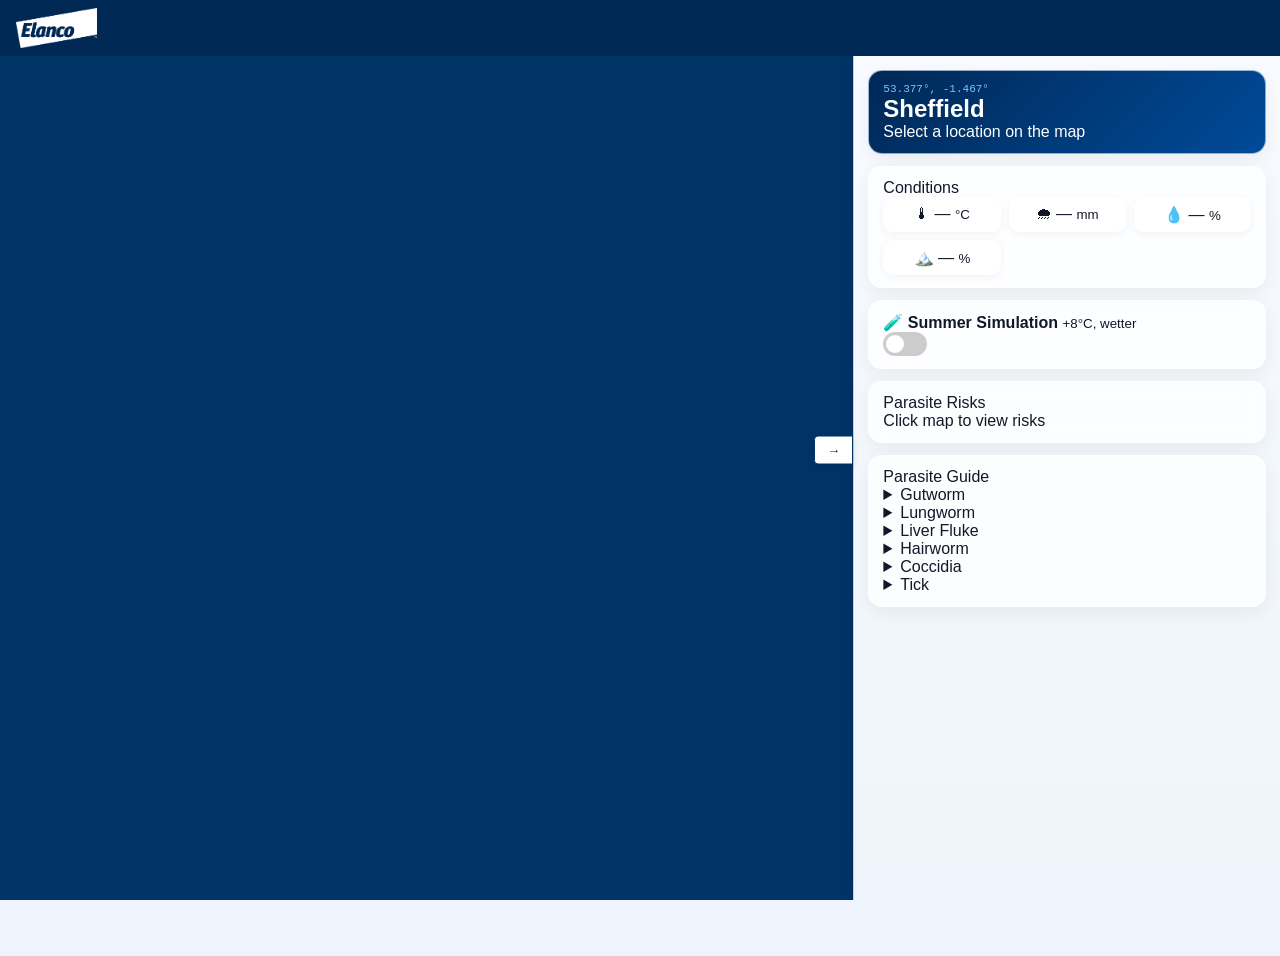
==== Index.html @ 7118dfee "Update Index.html altitude added" ====
<!doctype html>
<html lang="en">
  <head>
  <meta charset="UTF-8" />
  <meta name="viewport" content="width=device-width, initial-scale=1.0" />
	<link rel="shortcut icon" href="/Elanco_Project/images/favicon.png">
	
	<!-- 🗺️ Leaflet -->
	<link rel="stylesheet" href="https://cdn.jsdelivr.net/npm/leaflet@1.9.4/dist/leaflet.css"/>
	<script src="https://cdn.jsdelivr.net/npm/leaflet@1.9.4/dist/leaflet.js"></script>
	
	<!-- 🔥 Heatmap.js -->
	<script src="https://unpkg.com/heatmap.js"></script>
	<script src="https://cdn.jsdelivr.net/npm/leaflet-heatmap/leaflet-heatmap.js"></script>
    
    <!-- Scripts -->
	<script src="parasiteCalculator.js"></script>
	<script src="https://unpkg.com/leaflet-geosearch@latest/dist/bundle.min.js"></script>
	<script src="map-content.js" type="module"></script>
	<script src="parasite_popup.js"></script>
    <script src="onClick.js"></script>
    
	<!-- 🎨 Styles -->
	<link rel="stylesheet" href="https://unpkg.com/leaflet-geosearch@3.0.0/dist/geosearch.css"/>
  <link rel="stylesheet" href="style.css" />
  <link rel="stylesheet" href="mobile-style.css" />
    
	<!-- 📛 Title -->
	<title> Elanco - Parasite Risk Map </title>

  </head>

  <body>
    <!-- NAVBAR -->
    <nav class="navbar">
      <img class="navbar-logo" src="./images/logo.png" alt="Elanco Logo" />
        <!-- 
        <div class="navbar-right">
            <a href="ex_information.html" style="color: white; text-decoration: none;">Extra information</a>
        </div>
         -->
    </nav>

    <!-- ERROR BOX -->
    <div id="errorbox" style="display: none">
      <div class="error-modal">
        <h3>⚠️</h3>
        <p id="error-message">API error – please try again shortly.</p>
      </div>
    </div>

    <main>
      <!-- MAP -->
      <div class="map-wrapper">
        <div
          id="map"
          role="application"
          aria-label="Interactive parasite risk map"
        ></div>
        <div id="loading-overlay">
          <div
            class="box"
            style="
              padding: 24px 32px;
              box-shadow: 0 8px 30px rgba(0, 0, 0, 0.25);
            "
          >
            <div class="spinner"></div>
            <p style="color: #000;">Loading environmental data…</p>
          </div>
        </div>
      </div>

      <!-- Sidebar toggle floating button -->
      <div id="sidebar-toggle-wrapper">
        <button id="sidebar-toggle-btn" title="Toggle sidebar">→</button>
      </div>
      <!-- DESKTOP SIDEBAR -->
      <aside class="sidebar">
        <div class="card location-card">
          <span id="region-coords">53.377°, -1.467°</span>
          <h2 id="region-name">Sheffield</h2>
          <p id="region-address">Select a location on the map</p>
        </div>

        <div class="card">
          <div class="card-label">Conditions</div>
          <div class="env-strip">
            <div class="env-cell">
              <span>🌡</span>
              <span id="region-temp">—</span>
              <small>°C</small>
            </div>
            <div class="env-cell">
              <span>🌧</span>
              <span id="region-rain">—</span>
              <small>mm</small>
            </div>
            <div class="env-cell">
              <span>💧</span>
              <span id="region-soil">—</span>
              <small>%</small>
            </div>
			<div class="env-cell">
              <span>🏔️</span>
              <span id="region-altitude">—</span>
              <small>%</small>
            </div>
          </div>
        </div>

        <div class="card">
          <div class="sim-row">
            <div>
              <strong>🧪 Summer Simulation</strong>
              <small>+8°C, wetter</small>
            </div>
            <label class="switch">
              <input type="checkbox" id="summer-sim" />
              <span class="slider"></span>
            </label>
          </div>
        </div>

        <div class="card">
          <div class="card-label">Parasite Risks</div>
          <div id="before-predictive" class="placeholder">
            Click map to view risks
          </div>
          <div id="predictive-data" class="hidden">
            <div class="time-row">
              Date : <span id="date-value">—</span> <br />
              Time : <span id="hour-value">—</span>:00
            </div>
            <input
              type="range"
              id="hour"
              name="hour"
              min="0"
              max="72"
              value="0"
              onchange="changeDate(this.value)"
            />
            <div class="risk-grid-compact">
              <div class="risk-item">
                <span>Gutworm</span><span id="risk-gutworm">—</span>
              </div>
              <div class="risk-item">
                <span>Lungworm</span><span id="risk-lungworm">—</span>
              </div>
              <div class="risk-item">
                <span>Fluke</span><span id="risk-liverfluke">—</span>
              </div>
              <div class="risk-item">
                <span>Hairworm</span><span id="risk-hairworm">—</span>
              </div>
              <div class="risk-item">
                <span>Coccidia</span><span id="risk-coccidia">—</span>
              </div>
              <div class="risk-item">
                <span>Tick</span><span id="risk-tick">—</span>
              </div>
            </div>
          </div>
        </div>
        <div class="card">
          <div class="card-label">Parasite Guide</div>
          <details>
            <summary>Gutworm</summary>
            <div class="env-cell">
              <p>
                Warm + moist conditions drive high risk. Peaks in summer with
                sustained rainfall.
              </p>
            </div>
          </details>
          <details>
            <summary>Lungworm</summary>
            <div class="env-cell">
              <p>
                Highly dependent on wet pasture. Risk rises sharply after heavy
                rain periods.
              </p>
            </div>
          </details>
          <details>
            <summary>Liver Fluke</summary>
            <div class="env-cell">
              <p>
                Requires consistently wet soils and snail intermediate hosts to
                complete lifecycle.
              </p>
            </div>
          </details>
          <details>
            <summary>Hairworm</summary>
            <div class="env-cell">
              <p>
                Thrives at moderate warmth (~22°C). Less moisture-dependent than
                other worms.
              </p>
            </div>
          </details>
          <details>
            <summary>Coccidia</summary>
            <div class="env-cell">
              <p>
                Warm, damp conditions with dense grazing pressure accelerate
                oocyst development.
              </p>
            </div>
          </details>
          <details>
            <summary>Tick</summary>
            <div class="env-cell">
              <p>
                Prefers cool-humid vegetation zones. Risk decreases in hot or
                very dry weather.
              </p>
            </div>
          </details>
        </div>
      </aside>
		
<!-- END OF DESKTOP UI -->


		
<!--MOBILE UI — bottom sheet + nav-->

      <!-- Tap hint shown on first load -->
      <div class="map-tap-hint" id="mobile-tap-hint">
        Tap the map to see risk data
      </div>

      <!-- Bottom sheet -->
      <div class="mobile-sheet" id="mobile-sheet">
        <!-- Drag handle -->
        <div class="sheet-handle" id="sheet-handle">
          <div class="sheet-handle-bar"></div>
          <span class="sheet-handle-label" id="sheet-handle-label"
            >Tap map to explore</span
          >
        </div>
        <!-- Tab switcher -->
        <div class="sheet-tabs">
          <button class="sheet-tab active" data-tab="info">
            📍 Location Info
          </button>
          <button class="sheet-tab" data-tab="guide">🪱 Parasite Guide</button>
        </div>
        <!-- Scrollable content -->
        <div class="sheet-content">
          <!-- ── Info panel ── -->
          <div class="sheet-panel active" id="sheet-panel-info">
            <!-- Location header -->
            <div class="mobile-location-header">
              <img
                src="https://cdn-icons-png.flaticon.com/512/1076/1076983.png"
                alt="Location"
              />
              <div>
                <div class="loc-name" id="m-region-name">
                  Sheffield, South Yorkshire
                </div>
                <div class="loc-sub" id="m-region-coords">
                  53.377169, -1.4676838
                </div>
                <div class="loc-sub" id="m-region-address">
                  Cantor Building, Arundel Lane, S1 4RB
                </div>
              </div>
            </div>

            <!-- Summer simulation toggle (mobile) -->
            <div
              class="box"
              style="
                border: 2px solid #ff8c00;
                background: #fff5eb;
                margin-bottom: 12px;
              "
            >
              <div style="display: flex; align-items: center; gap: 10px">
                <label class="switch" style="flex-shrink: 0">
                  <input type="checkbox" id="summer-sim-mobile" />
                  <span class="slider round"></span>
                </label>
                <div>
                  <span
                    style="font-weight: bold; font-size: 13px; color: #e67e22"
                    >🧪 Summer Simulation</span
                  >
                  <p style="font-size: 11px; color: #888; margin: 2px 0 0">
                    +8°C, optimal moisture to show peak season
                  </p>
                </div>
              </div>
            </div>

            <!-- Risk scores grid -->
            <div
              style="
                font-size: 12px;
                font-weight: 600;
                color: #666;
                text-transform: uppercase;
                letter-spacing: 0.05em;
                margin-bottom: 6px;
              "
            >
              Parasite Risks
            </div>
            <div id="m-before-predictive" class="placeholder">
              Click map to view risks
            </div>
            <div id="m-predictive-data" class="hidden">
              <div class="time-row">
                Date : <span id="m-date-value">—</span> <br />
                Time : <span id="m-hour-value">—</span>:00
              </div>
              <input
                type="range"
                id="m-hour"
                name="hour"
                min="0"
                max="72"
                value="0"
                onchange="changeDate(this.value)"
              />
              <div class="mobile-risk-grid">
                <div class="mobile-risk-item">
                  <div class="m-risk-label">Gutworm</div>
                  <div class="m-risk-value">
                    <span id="m-risk-gutworm">—</span>
                  </div>
                </div>
                <div class="mobile-risk-item">
                  <div class="m-risk-label">Lungworm</div>
                  <div class="m-risk-value">
                    <span id="m-risk-lungworm">—</span>
                  </div>
                </div>
                <div class="mobile-risk-item">
                  <div class="m-risk-label">Liver Fluke</div>
                  <div class="m-risk-value">
                    <span id="m-risk-liverfluke">—</span>
                  </div>
                </div>
                <div class="mobile-risk-item">
                  <div class="m-risk-label">Hair Worm</div>
                  <div class="m-risk-value">
                    <span id="m-risk-hairworm">—</span>
                  </div>
                </div>
                <div class="mobile-risk-item">
                  <div class="m-risk-label">Coccidia</div>
                  <div class="m-risk-value">
                    <span id="m-risk-coccidia">—</span>
                  </div>
                </div>
                <div class="mobile-risk-item">
                  <div class="m-risk-label">CB Tick</div>
                  <div class="m-risk-value">
                    <span id="m-risk-tick">—</span>
                  </div>
                </div>
              </div>
            </div>

            <!-- Environmental data row -->
            <div
              style="
                font-size: 12px;
                font-weight: 600;
                color: #666;
                text-transform: uppercase;
                letter-spacing: 0.05em;
                margin: 14px 0 6px;
              "
            >
              Conditions
            </div>
            <div class="mobile-env-row">
              <div class="mobile-env-item">
                <img src="./images/thermometer.png" alt="Temperature" />
                <span class="env-value"
                  ><span id="m-region-temp">—</span>°C</span
                >
                <span class="env-label">Temp</span>
              </div>
              <div class="mobile-env-item">
                <img src="./images/rain-drops.png" alt="Rainfall" />
                <span class="env-value"
                  ><span id="m-region-rain">—</span>mm</span
                >
                <span class="env-label">Rain</span>
              </div>
              <div class="mobile-env-item">
                <img src="./images/dirt.png" alt="Soil moisture" />
                <span class="env-value"
                  ><span id="m-region-soil">—</span>%</span
                >
                <span class="env-label">Soil</span>
              </div>
            </div>
          </div>
          <!-- ── Guide panel ── -->
          <div class="sheet-panel" id="sheet-panel-guide">
            <div class="box">
              <h3>🪱 Gutworm</h3>
              <p>
                Prefer moderate temperatures and moist pasture. Eggs hatch in
                dung, larvae migrate onto grass. Temperature weighted most
                strongly; moisture is also critical.
              </p>
            </div>
            <div class="box">
              <h3>🐛 Lungworm</h3>
              <p>
                Rely heavily on wet pasture to spread from dung onto grass.
                Rainfall and soil moisture are weighted higher than temperature.
                Cool, damp outbreaks are common.
              </p>
            </div>
            <div class="box">
              <h3>🐌 Liver Fluke</h3>
              <p>
                Depend on the mud snail as an intermediate host. Snails need
                very wet, marshy ground. Soil moisture and rainfall dominate the
                risk weighting.
              </p>
            </div>
            <div class="box">
              <h3>🧵 Hair Worm</h3>
              <p>
                Eggs are hardy and survive in soil for long periods. Moderate
                warmth and some moisture are needed for infectivity. Less
                dependent on heavy rain than flukes.
              </p>
            </div>
            <div class="box">
              <h3>🦠 Coccidia</h3>
              <p>
                Multiply rapidly in warm, moist environments. Temperature and
                moisture are weighted equally; rainfall contributes indirectly
                by increasing dampness.
              </p>
            </div>
            <div class="box">
              <h3>🪳 Castor Bean Tick</h3>
              <p>
                <em>Ixodes ricinus</em> — most active in cool, humid conditions
                in spring and autumn. Found in rough pasture and woodland edges.
                Depends on humidity rather than direct rainfall.
              </p>
            </div>
          </div>
        </div>
      </div>

      <!-- Bottom navigation bar (mobile only) -->
      <nav class="mobile-bottom-nav" id="mobile-bottom-nav">
        <button class="active" id="nav-map" aria-label="Map view">
          <svg
            viewBox="0 0 24 24"
            fill="none"
            stroke="currentColor"
            stroke-width="2"
            stroke-linecap="round"
            stroke-linejoin="round"
          >
            <polygon points="3 6 9 3 15 6 21 3 21 18 15 21 9 18 3 21" />
            <line x1="9" y1="3" x2="9" y2="18" />
            <line x1="15" y1="6" x2="15" y2="21" />
          </svg>
          Map
        </button>
        <button id="nav-info" aria-label="Location info">
          <svg
            viewBox="0 0 24 24"
            fill="none"
            stroke="currentColor"
            stroke-width="2"
            stroke-linecap="round"
            stroke-linejoin="round"
          >
            <path d="M21 10c0 7-9 13-9 13s-9-6-9-13a9 9 0 0 1 18 0z" />
            <circle cx="12" cy="10" r="3" />
          </svg>
          Info
        </button>
        <button id="nav-guide" aria-label="Parasite guide">
          <svg
            viewBox="0 0 24 24"
            fill="none"
            stroke="currentColor"
            stroke-width="2"
            stroke-linecap="round"
            stroke-linejoin="round"
          >
            <circle cx="12" cy="12" r="10" />
            <path d="M9.09 9a3 3 0 0 1 5.83 1c0 2-3 3-3 3" />
            <line x1="12" y1="17" x2="12.01" y2="17" />
          </svg>
          Guide
        </button>
      </nav>
    </main>
  </body>
</html>

<script src="sidebar-toggle.js" defer></script>
---- style.css ----
:root {
  --primary: #002855;
  --accent: #0066cc;
  --bg: #eef4fb;
  --card: rgba(255,255,255,0.75);
  --text: #111827;
  --muted: #6b7280;
  --border: #e2e8f0;

  --low: #16a34a;
  --medium: #d97706;
  --high: #dc2626;

  --low-bg: #dcfce7;
  --medium-bg: #fef3c7;
  --high-bg: #fee2e2;

  --nav-h: 56px;
  --navbar-height: 56px;
}

/* BASE */
* {
  margin: 0;
  padding: 0;
  box-sizing: border-box;
  font-family: 'Plus Jakarta Sans', sans-serif;
}

body {
    background: var(--bg);
    color: var(--text);
}

body {
  margin: 0;
  padding: 0;
  background-color: white;
  font-family:
    system-ui,
    -apple-system,
    BlinkMacSystemFont,
    "Segoe UI",
    Roboto,
    Helvetica,
    Arial,
    sans-serif;
}

body,
html {
  width: 100vw;
  height: 100vh;
  overflow: hidden;
  background: var(--bg);
  color: var(--text);
}

body {
  font-family: system-ui, -apple-system, BlinkMacSystemFont, "Segoe UI", Roboto, Helvetica, Arial, sans-serif;
}

/* NAV */
.navbar {
  position: fixed;
  top: 0;
  width: 100%;
  height: var(--nav-h);
  background: var(--primary);
  display: flex;
  align-items: center;
  justify-content: space-between;
  padding: 0 16px;
  color: #ffffff;
  z-index: 1000;
}

.navbar-logo {
  height: 40px;
  display: block;
  object-fit: contain;
  margin: 0;
}

.navbar-left {
  display: flex;
  align-items: center;
  gap: 12px;
}

/* LAYOUT */
main {
  display: flex;
  height: 100vh;
  padding-top: var(--navbar-height);
  width: 100vw;
  position: relative;
}

.map-wrapper {
  position: fixed;
  top: 0;
  left: 0;
  width: 100vw !important;
  height: 100vh !important;
  display: flex;
  align-items: center;
  justify-content: space-between;
  color: #ffffff;
  z-index: 1000;
  box-shadow: 0 1px 6px rgba(0, 0, 0, 0.2);
  background-color: #003366;
}
/* --- FULLSCREEN MAP + OVERLAY SIDEBAR LAYOUT --- */

.map-wrapper {
  position: absolute;
  top: 0;
  left: 0;
  width: 100vw !important;
  height: 100vh !important;
  z-index: 1;
}
#map {
  width: 100vw !important;
  height: 100vh !important;
}

/* SIDEBAR */
.sidebar {
  width: 26%;
  padding: 14px;
  background: linear-gradient(180deg, #f8fbff, #eef4fb);
  border-left: 1px solid var(--border);
  display: flex;
  flex-direction: column;
  gap: 12px;
  overflow-y: auto;
  transition: transform 0.3s;
  z-index: 10;
}

.sidebar.collapsed,
main.sidebar-collapsed .sidebar {
  transform: translateX(100%);
  pointer-events: none;
}

/* Sidebar sections */
.sidebar-section {
  flex: 1;
  padding: 16px;
  overflow-y: auto;
  border-bottom: 1px solid #ddd;
  background: #fff;
  box-shadow: 0 2px 6px rgba(0,0,0,0.05);
  position: relative;
}
.sidebar-section:last-child {
  border-bottom: none;
}
.sidebar-section h2 {
  margin: 0 0 12px;
  font-size: 18px;
  color: #003366;
}
.sidebar-section p {
  margin: 0;
  font-size: 16px;
  line-height: 1.5;
  color: #333;
}

/* CARDS */
.card {
  background: var(--card);
  backdrop-filter: blur(10px);
  border-radius: 14px;
  padding: 12px 14px;
  border: 1px solid rgba(255,255,255,0.6);
  box-shadow: 0 6px 20px rgba(0,0,0,0.06);
  transition: 0.2s;
}
.card:hover {
  transform: translateY(-2px);
}

.location-card {
  background: linear-gradient(135deg, #002855, #004a99);
  color: white;
}

#region-coords {
  font-family: 'JetBrains Mono', monospace;
  font-size: 11px;
  color: #7cc4ff;
  display: flex;
  flex-direction: column;
}

.box {
  border: 1px solid #cce0ff;
  border-radius: 8px;
  margin-bottom: 18px;
  padding: 14px 16px 10px;
  background: #f8fbff;
  box-shadow: 0 2px 6px rgba(0,0,0,0.03);
}
.box:hover { background-color: #ecf4ff; cursor: default; }
.box h3 {
  margin: 0 0 8px;
  font-size: 16px;
  font-weight: bold;
  color: #003366;
}

/* INFO TOOLTIP */
.info-tooltip {
  position: relative;
  font-size: 14px;
  margin-left: 6px;
  cursor: pointer;
  color: #003366;
}
.tooltip-text {
  visibility: hidden;
  width: 260px;
  background: #003366;
  color: #fff;
  text-align: left;
  padding: 10px;
  border-radius: 6px;
  position: absolute;
  top: 120%;
  left: 0;
  font-size: 12px;
  line-height: 1.4;
  z-index: 10;
}
.info-tooltip:hover .tooltip-text { visibility: visible; }

/* ENV GRID */
.env-strip {
  display: grid;
  grid-template-columns: repeat(3,1fr);
  gap: 8px;
}
.env-cell {
  background: white;
  border-radius: 10px;
  text-align: center;
  padding: 8px;
  box-shadow: 0 2px 8px rgba(0,0,0,0.05);
}

/* SWITCHES */
.switch {
  position: relative;
  display: inline-block;
  width: 44px;
  height: 24px;
  vertical-align: middle;
}
.switch input {
  opacity: 0;
  width: 0;
  height: 0;
}
.slider {
  position: absolute;
  cursor: pointer;
  inset: 0;
  background-color: #ccc;
  transition: 0.3s;
  border-radius: 24px;
}
.slider:before {
  position: absolute;
  content: "";
  height: 18px;
  width: 18px;
  left: 3px;
  bottom: 3px;
  background-color: white;
  transition: 0.3s;
  border-radius: 50%;
}
input:checked + .slider { background-color: #e67e22; }
input:checked + .slider:before { transform: translateX(20px); }

/* RISKS */
.risk-grid-compact {
  display: grid;
  grid-template-columns: 1fr 1fr;
  gap: 6px;
}
.risk-item {
  background: white;
  border-radius: 8px;
  padding: 6px 8px;
  display: flex;
  justify-content: space-between;
}
.risk-badge-pill {
  border-radius: 999px;
  padding: 2px 8px;
  font-size: 10px;
  font-weight: 700;
}

/* MOBILE */
@media (max-width: 900px) {
    main {
        flex-direction: column;
    }

    .map-wrapper {
        width: 100%;
        height: 60%;
    }

    .sidebar {
        width: 100%;
        height: 40%;
    }
  }
.legend span {
  position: relative;
  bottom: 3px;
}
.legend i {
  width: 18px;
  height: 18px;
  float: left;
  margin: 0 8px 0 0;
  opacity: 0.7;
}
.legend i.icon {
  background-size: 18px;
  background-color: rgba(255, 255, 255, 0.7);
}

/* Leaflet popup */
.leaflet-popup-content-wrapper {
  font-size: 16px;
  border-radius: 30px;
  height: 30px;
  padding: 10px;
  display: flex;
  text-align: center;
  justify-content: center;
  align-items: center;
  background: rgba(252, 252, 252, 0.5);
}
.leaflet-popup-content-wrapper a {
  color: rgba(255, 255, 255, 0.5);
}
.leaflet-popup-content {
  margin: 0;
  padding: 4px;
}
.leaflet-popup-tip-container {
  width: 35px;
  height: 15px;
}
.leaflet-popup-tip {
  width: 22px;
  height: 16px;
  box-shadow: none;
  background: rgba(252, 252, 252, 0.5);
}

/* 🔄 Loading overlay */
#loading-overlay {
  position: absolute;
  inset: 0;
  background: rgba(0, 0, 0, 0.45);
  display: none;
  justify-content: center;
  align-items: center;
  z-index: 1000;
}
.spinner {
  width: 36px;
  height: 36px;
  border: 4px solid #eee;
  border-top: 4px solid #003366;
  border-radius: 50%;
  animation: spin 1s linear infinite;
}
@keyframes spin { to { transform: rotate(360deg); } }

/* NOTIFICATIONS */
.notification-container {
  position: fixed;
  top: 15px;
  right: 15px;
  display: flex;
  flex-direction: column;
  gap: 6px;
  z-index: 1000;
}
.notification {
  position: relative;
  width: 200px;
  padding: 8px 10px;
  border-radius: 6px;
  color: white;
  box-shadow: 0px 2px 8px rgba(0,0,0,0.2);
  font-size: 12px;
  line-height: 1.3;
  animation: slideIn 0.3s ease-out;
}
.notification h4 { margin: 0 0 2px; font-size: 12px; font-weight: bold; }
.close-btn {
  position: absolute;
  top: 4px;
  right: 6px;
  background: none;
  border: none;
  color: white;
  font-size: 12px;
  font-weight: bold;
  cursor: pointer;
  padding: 0;
}
.close-btn:hover { opacity: 0.7; }
.high { background-color: #d9534f; }
.medium { background-color: #f0ad4e; }
.low { background-color: #5cb85c; }

@keyframes slideIn { from { transform: translateX(100%); opacity: 0; } to { transform: translateX(0); opacity: 1; } }

/* SIDEBAR TOGGLE BUTTON */
#sidebar-toggle-wrapper {
  position: fixed;
  top: 50%;
  right: 33.333vw;
  transform: translateY(-50%);
  z-index: 100;
  transition: right 0.3s;
}
main.sidebar-collapsed ~ #sidebar-toggle-wrapper,
#sidebar-toggle-wrapper.sidebar-collapsed { right: 0; }
#sidebar-toggle-btn {
  background: #fff;
  color: #003366;
  border: 1px solid #003366;
  font-weight: bold;
  cursor: pointer;
  box-shadow: 0 2px 8px rgba(0,0,0,0.12);
  outline: none;
  border-radius: 4px 0 0 4px;
  padding: 6px 12px;
}

/* LEAFLET Z-INDEX */
.leaflet-control-container,
.leaflet-control,
.leaflet-control-layers { z-index: 1001 !important; }

/* DESKTOP */
@media (min-width: 769px) {
  .sidebar {
    position: absolute;
    top: var(--navbar-height);
    right: 0;
    width: 33.333vw;
    height: 100vh;
    border-left: 1px solid #ccc;
    box-shadow: -2px 0 8px rgba(0,0,0,0.08);
  }
  .leaflet-top.leaflet-right {
    right: 33.333vw;
    top: var(--navbar-height);
    left: auto !important;
    z-index: 1002 !important;
    transition: right 0.3s;
  }
  main.sidebar-collapsed .leaflet-top.leaflet-right { right: 16px; }
}

/* Move Leaflet layers control to always be visible at the top right, just left of the sidebar (or at the edge when sidebar is hidden) */
.leaflet-top.leaflet-right {
  right: 33.333vw;
  top: var(--navbar-height);
  left: auto !important;
  z-index: 1002 !important;
  transition: right 0.3s;
}

main.sidebar-collapsed .leaflet-top.leaflet-right {
  right: 16px;
}

.geosearch {
  top: var(--navbar-height);
}
.leaflet-geosearch-button.active .leaflet-bar-part {
  height: 30px;
  width: 30px;
  border-bottom-right-radius: 0px !important;
}

.leaflet-control-geosearch a.leaflet-bar-part:before {
  top: 17px;
  left: 15px;
}

.leaflet-control-geosearch a.leaflet-bar-part:after {
  top: 10px;
  left: 10px;
}

.leaflet-control-geosearch.active form {
  height: 30px;
  max-width: 1080px;
  width: 40dvw;
  display: flex;
  border-bottom-left-radius: 0px;
  left: 30px;
  z-index: 1003 !important;
}

.reset {
  background-color: transparent;
  color: black;
  border: none;
  padding: 0 8px;
  border-radius: 4px;
  cursor: pointer;
  font-size: 14px;
  transition: background-color 0.3s ease;
  bottom: 3px;
}

.results.active {
  display: block;
  position: absolute;
  top: 100%;
  left: 0;
  width: 100%;
  background-color: white;
  border: 1px solid #ccc;
  border-bottom-left-radius: 15px;
  border-bottom-right-radius: 15px;
  border-top: none;
  max-height: 200px;
  overflow-y: auto;
  z-index: 1000;
}

.leaflet-control-geosearch form input {
	min-width: 0;
}

/* Utilities */

.hidden {
	display: none;
}


/* Popup Styling */

.custom-popup {

}
---- mobile-style.css ----
/* Mobile-only elements — hidden by default, shown inside the mobile media query */
.mobile-sheet,
.mobile-bottom-nav,
.mobile-layer-fab,
.mobile-layer-picker,
.map-tap-hint {
  display: none;
}

@media (max-width: 768px) {
  :root {
    --navbar-height: 48px;
  }
  .navbar-logo {
    height: 32px;
  }

  /* Hide desktop-only elements */
  .sidebar {
    display: none;
  }
  #sidebar-toggle-wrapper {
    display: none;
  }

  /* Show mobile-only elements */
  .mobile-layer-fab {
    display: flex;
  }

  /* Bottom nav bar */
  .mobile-bottom-nav {
    display: flex;
    position: fixed;
    bottom: 0;
    left: 0;
    right: 0;
    height: 56px;
    background: #003366;
    z-index: 600;
    box-shadow: 0 -2px 12px rgba(0, 0, 0, 0.2);
  }
  .mobile-bottom-nav button {
    flex: 1;
    background: none;
    border: none;
    color: rgba(255, 255, 255, 0.6);
    font-size: 11px;
    font-weight: 600;
    display: flex;
    flex-direction: column;
    align-items: center;
    justify-content: center;
    gap: 3px;
    cursor: pointer;
    padding: 6px 0;
  }
  .mobile-bottom-nav button.active {
    color: #fff;
    border-top: 3px solid #4da3ff;
  }
  .mobile-bottom-nav button svg {
    width: 22px;
    height: 22px;
  }

  /* Bottom sheet — sits above the nav bar, hidden off-screen by default */
  .mobile-sheet {
    display: flex;
    flex-direction: column;
    position: fixed;
    left: 0;
    right: 0;
    bottom: 56px; /* above the nav bar */
    height: 60vh;
    background: #f5f5f5;
    border-radius: 16px 16px 0 0;
    box-shadow: 0 -4px 20px rgba(0, 0, 0, 0.18);
    transform: translateY(100%); /* hidden */
    transition: transform 0.3s ease;
    z-index: 500;
  }
  .mobile-sheet.open {
    transform: translateY(0); /* shown */
  }
  .leaflet-top.leaflet-right {
    right: 0;
  }
}

/* Bottom sheet — sits above the nav bar, hidden off-screen by default */
.mobile-sheet {
  flex-direction: column;
  position: fixed;
  left: 0;
  right: 0;
  bottom: 56px; /* above the nav bar */
  height: 60vh;
  background: #f5f5f5;
  border-radius: 16px 16px 0 0;
  box-shadow: 0 -4px 20px rgba(0, 0, 0, 0.18);
  transform: translateY(100%); /* hidden */
  transition: transform 0.3s ease;
  z-index: 500;
}
.mobile-sheet.open {
  transform: translateY(0); /* shown */
}

/* Drag handle */
.sheet-handle {
  flex-shrink: 0;
  padding: 10px 0 6px;
  text-align: center;
  cursor: pointer;
  background: #fff;
  border-radius: 16px 16px 0 0;
}
.sheet-handle-bar {
  width: 40px;
  height: 4px;
  background: #ccc;
  border-radius: 2px;
  margin: 0 auto 6px;
}
.sheet-handle-label {
  font-size: 12px;
  color: #888;
}

/* Tabs */
.sheet-tabs {
  display: flex;
  background: #fff;
  border-bottom: 1px solid #e0e0e0;
  flex-shrink: 0;
}
.sheet-tab {
  flex: 1;
  padding: 10px 0;
  background: none;
  border: none;
  border-bottom: 3px solid transparent;
  font-size: 13px;
  font-weight: 600;
  color: #666;
  cursor: pointer;
}
.sheet-tab.active {
  color: #003366;
  border-bottom-color: #003366;
}

/* Scrollable content area */
.sheet-content {
  flex: 1;
  overflow-y: auto;
  -webkit-overflow-scrolling: touch;
  padding: 12px 14px 16px;
}
.sheet-panel {
  display: none;
}
.sheet-panel.active {
  display: block;
}

/* Layer FAB */
.mobile-layer-fab {
  position: fixed;
  bottom: 72px;
  right: 14px;
  z-index: 450;
  background: #003366;
  color: #fff;
  border: none;
  border-radius: 50%;
  width: 46px;
  height: 46px;
  font-size: 20px;
  align-items: center;
  justify-content: center;
  box-shadow: 0 3px 12px rgba(0, 0, 0, 0.25);
  cursor: pointer;
}
.mobile-location-header img {
  width: 20px;
  height: 20px;
}

.mobile-env-item img {
  width: 18px;
  height: 18px;
  margin-bottom: 4px;
}

.leaflet-right {
    margin-right: 0;
}
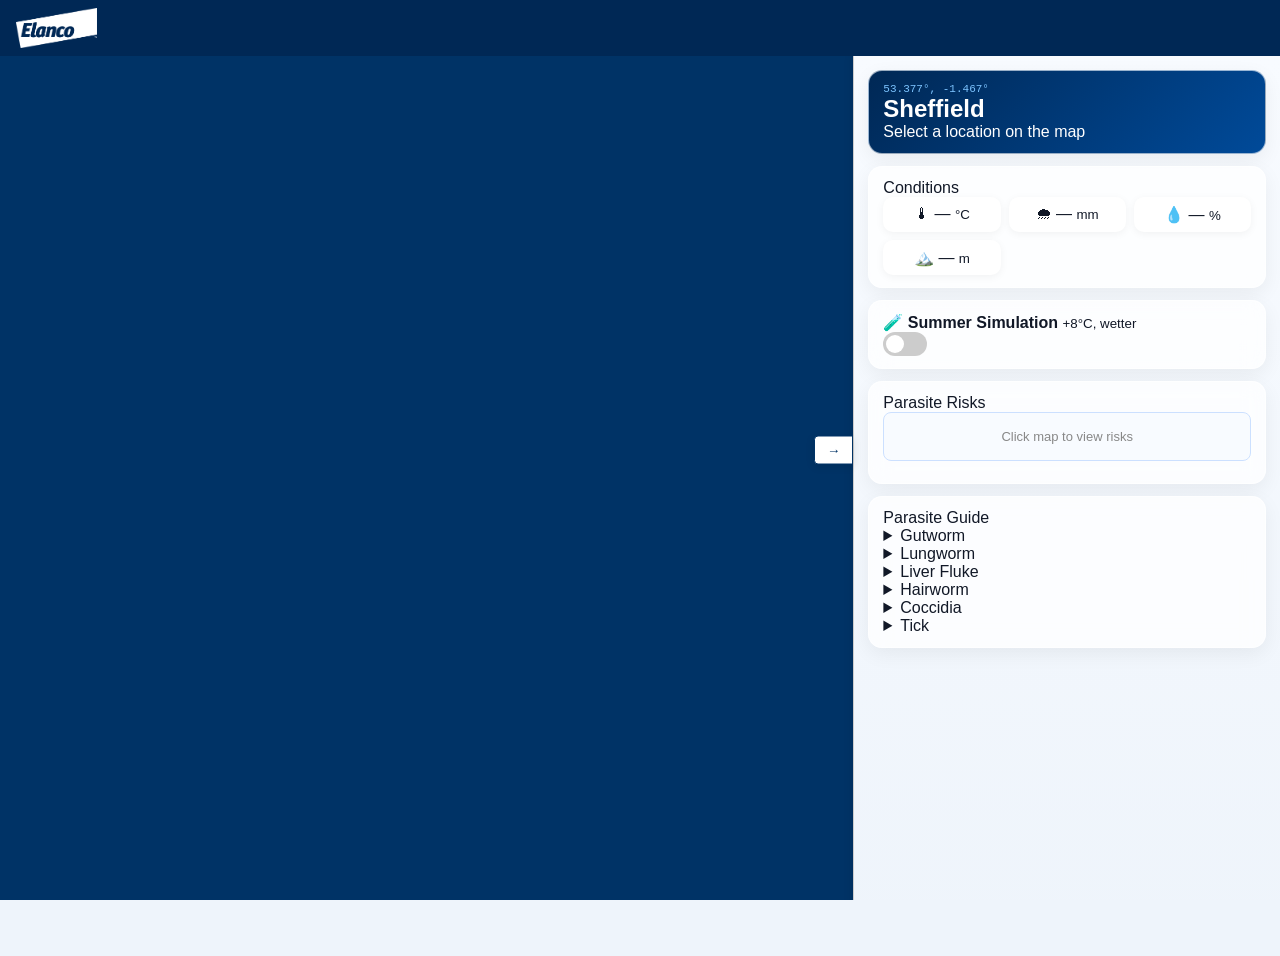
==== commit 079a85b7: "Update Index.html" ====
--- a/Index.html
+++ b/Index.html
@@ -104,7 +104,7 @@
 			<div class="env-cell">
               <span>🏔️</span>
               <span id="region-altitude">—</span>
-              <small>%</small>
+              <small>m</small>
             </div>
           </div>
         </div>
--- a/mobile-style.css
+++ b/mobile-style.css
@@ -1,200 +1,320 @@
-
-/* Mobile-only elements — hidden by default, shown inside the mobile media query */
-.mobile-sheet,
-.mobile-bottom-nav,
-.mobile-layer-fab,
-.mobile-layer-picker,
-.map-tap-hint {
-  display: none;
-}
-
-@media (max-width: 768px) {
-  :root {
-    --navbar-height: 48px;
-  }
-  .navbar-logo {
-    height: 32px;
-  }
-
-  /* Hide desktop-only elements */
-  .sidebar {
-    display: none;
-  }
-  #sidebar-toggle-wrapper {
-    display: none;
-  }
-
-  /* Show mobile-only elements */
-  .mobile-layer-fab {
-    display: flex;
-  }
-
-  /* Bottom nav bar */
-  .mobile-bottom-nav {
-    display: flex;
-    position: fixed;
-    bottom: 0;
-    left: 0;
-    right: 0;
-    height: 56px;
-    background: #003366;
-    z-index: 600;
-    box-shadow: 0 -2px 12px rgba(0, 0, 0, 0.2);
-  }
-  .mobile-bottom-nav button {
-    flex: 1;
-    background: none;
-    border: none;
-    color: rgba(255, 255, 255, 0.6);
-    font-size: 11px;
-    font-weight: 600;
-    display: flex;
-    flex-direction: column;
-    align-items: center;
-    justify-content: center;
-    gap: 3px;
-    cursor: pointer;
-    padding: 6px 0;
-  }
-  .mobile-bottom-nav button.active {
-    color: #fff;
-    border-top: 3px solid #4da3ff;
-  }
-  .mobile-bottom-nav button svg {
-    width: 22px;
-    height: 22px;
-  }
-
-  /* Bottom sheet — sits above the nav bar, hidden off-screen by default */
-  .mobile-sheet {
-    display: flex;
-    flex-direction: column;
-    position: fixed;
-    left: 0;
-    right: 0;
-    bottom: 56px; /* above the nav bar */
-    height: 60vh;
-    background: #f5f5f5;
-    border-radius: 16px 16px 0 0;
-    box-shadow: 0 -4px 20px rgba(0, 0, 0, 0.18);
-    transform: translateY(100%); /* hidden */
-    transition: transform 0.3s ease;
-    z-index: 500;
-  }
-  .mobile-sheet.open {
-    transform: translateY(0); /* shown */
-  }
-  .leaflet-top.leaflet-right {
-    right: 0;
-  }
-}
-
-/* Bottom sheet — sits above the nav bar, hidden off-screen by default */
-.mobile-sheet {
-  flex-direction: column;
-  position: fixed;
-  left: 0;
-  right: 0;
-  bottom: 56px; /* above the nav bar */
-  height: 60vh;
-  background: #f5f5f5;
-  border-radius: 16px 16px 0 0;
-  box-shadow: 0 -4px 20px rgba(0, 0, 0, 0.18);
-  transform: translateY(100%); /* hidden */
-  transition: transform 0.3s ease;
-  z-index: 500;
-}
-.mobile-sheet.open {
-  transform: translateY(0); /* shown */
-}
-
-/* Drag handle */
-.sheet-handle {
-  flex-shrink: 0;
-  padding: 10px 0 6px;
-  text-align: center;
-  cursor: pointer;
-  background: #fff;
-  border-radius: 16px 16px 0 0;
-}
-.sheet-handle-bar {
-  width: 40px;
-  height: 4px;
-  background: #ccc;
-  border-radius: 2px;
-  margin: 0 auto 6px;
-}
-.sheet-handle-label {
-  font-size: 12px;
-  color: #888;
-}
-
-/* Tabs */
-.sheet-tabs {
-  display: flex;
-  background: #fff;
-  border-bottom: 1px solid #e0e0e0;
-  flex-shrink: 0;
-}
-.sheet-tab {
-  flex: 1;
-  padding: 10px 0;
-  background: none;
-  border: none;
-  border-bottom: 3px solid transparent;
-  font-size: 13px;
-  font-weight: 600;
-  color: #666;
-  cursor: pointer;
-}
-.sheet-tab.active {
-  color: #003366;
-  border-bottom-color: #003366;
-}
-
-/* Scrollable content area */
-.sheet-content {
-  flex: 1;
-  overflow-y: auto;
-  -webkit-overflow-scrolling: touch;
-  padding: 12px 14px 16px;
-}
-.sheet-panel {
-  display: none;
-}
-.sheet-panel.active {
-  display: block;
-}
-
-/* Layer FAB */
-.mobile-layer-fab {
-  position: fixed;
-  bottom: 72px;
-  right: 14px;
-  z-index: 450;
-  background: #003366;
-  color: #fff;
-  border: none;
-  border-radius: 50%;
-  width: 46px;
-  height: 46px;
-  font-size: 20px;
-  align-items: center;
-  justify-content: center;
-  box-shadow: 0 3px 12px rgba(0, 0, 0, 0.25);
-  cursor: pointer;
-}
-.mobile-location-header img {
-  width: 20px;
-  height: 20px;
-}
-
-.mobile-env-item img {
-  width: 18px;
-  height: 18px;
-  margin-bottom: 4px;
-}
-
-.leaflet-right {
-    margin-right: 0;
+
+/* Mobile-only elements — hidden by default, shown inside the mobile media query */
+.mobile-sheet,
+.mobile-bottom-nav,
+.mobile-layer-fab,
+.mobile-layer-picker,
+.map-tap-hint {
+  display: none;
+}
+
+@media (max-width: 768px) {
+  :root {
+    --navbar-height: 48px;
+  }
+  .navbar-logo {
+    height: 32px;
+  }
+
+  /* Hide desktop-only elements */
+  .sidebar {
+    display: none;
+  }
+  #sidebar-toggle-wrapper {
+    display: none;
+  }
+
+  /* Show mobile-only elements */
+  .mobile-layer-fab {
+    display: flex;
+  }
+
+  /* Bottom nav bar */
+  .mobile-bottom-nav {
+    display: flex;
+    position: fixed;
+    bottom: 0;
+    left: 0;
+    right: 0;
+    height: 56px;
+    background: #003366;
+    z-index: 600;
+    box-shadow: 0 -2px 12px rgba(0, 0, 0, 0.2);
+  }
+  .mobile-bottom-nav button {
+    flex: 1;
+    background: none;
+    border: none;
+    color: rgba(255, 255, 255, 0.6);
+    font-size: 11px;
+    font-weight: 600;
+    display: flex;
+    flex-direction: column;
+    align-items: center;
+    justify-content: center;
+    gap: 3px;
+    cursor: pointer;
+    padding: 6px 0;
+  }
+  .mobile-bottom-nav button.active {
+    color: #fff;
+    border-top: 3px solid #4da3ff;
+  }
+  .mobile-bottom-nav button svg {
+    width: 22px;
+    height: 22px;
+  }
+
+  /* Bottom sheet — sits above the nav bar, hidden off-screen by default */
+  .mobile-sheet {
+    display: flex;
+    flex-direction: column;
+    position: fixed;
+    left: 0;
+    right: 0;
+    bottom: 56px; /* above the nav bar */
+    height: 60vh;
+    background: #f5f5f5;
+    border-radius: 16px 16px 0 0;
+    box-shadow: 0 -4px 20px rgba(0, 0, 0, 0.18);
+    transform: translateY(100%); /* hidden */
+    transition: transform 0.3s ease;
+    z-index: 500;
+  }
+  .mobile-sheet.open {
+    transform: translateY(0); /* shown */
+  }
+  .leaflet-top.leaflet-right {
+    right: 0;
+  }
+}
+
+/* Bottom sheet — sits above the nav bar, hidden off-screen by default */
+.mobile-sheet {
+  flex-direction: column;
+  position: fixed;
+  left: 0;
+  right: 0;
+  bottom: 56px; /* above the nav bar */
+  height: 60vh;
+  background: #f5f5f5;
+  border-radius: 16px 16px 0 0;
+  box-shadow: 0 -4px 20px rgba(0, 0, 0, 0.18);
+  transform: translateY(100%); /* hidden */
+  transition: transform 0.3s ease;
+  z-index: 500;
+}
+.mobile-sheet.open {
+  transform: translateY(0); /* shown */
+}
+
+/* Drag handle */
+.sheet-handle {
+  flex-shrink: 0;
+  padding: 10px 0 6px;
+  text-align: center;
+  cursor: pointer;
+  background: #fff;
+  border-radius: 16px 16px 0 0;
+}
+.sheet-handle-bar {
+  width: 40px;
+  height: 4px;
+  background: #ccc;
+  border-radius: 2px;
+  margin: 0 auto 6px;
+}
+.sheet-handle-label {
+  font-size: 12px;
+  color: #888;
+}
+
+/* Tabs */
+.sheet-tabs {
+  display: flex;
+  background: #fff;
+  border-bottom: 1px solid #e0e0e0;
+  flex-shrink: 0;
+}
+.sheet-tab {
+  flex: 1;
+  padding: 10px 0;
+  background: none;
+  border: none;
+  border-bottom: 3px solid transparent;
+  font-size: 13px;
+  font-weight: 600;
+  color: #666;
+  cursor: pointer;
+}
+.sheet-tab.active {
+  color: #003366;
+  border-bottom-color: #003366;
+}
+
+/* Scrollable content area */
+.sheet-content {
+  flex: 1;
+  overflow-y: auto;
+  -webkit-overflow-scrolling: touch;
+  padding: 12px 14px 16px;
+}
+.sheet-panel {
+  display: none;
+}
+.sheet-panel.active {
+  display: block;
+}
+
+/* Layer FAB */
+.mobile-layer-fab {
+  position: fixed;
+  bottom: 72px;
+  right: 14px;
+  z-index: 450;
+  background: #003366;
+  color: #fff;
+  border: none;
+  border-radius: 50%;
+  width: 46px;
+  height: 46px;
+  font-size: 20px;
+  align-items: center;
+  justify-content: center;
+  box-shadow: 0 3px 12px rgba(0, 0, 0, 0.25);
+  cursor: pointer;
+}
+.mobile-location-header img {
+  width: 20px;
+  height: 20px;
+}
+
+.mobile-env-item img {
+  width: 18px;
+  height: 18px;
+  margin-bottom: 4px;
+}
+
+.leaflet-right {
+    margin-right: 0;
+}
+
+/* ── Info panel: match the parasite guide panel's style*/
+/* Location header card */
+.mobile-location-header {
+    display: flex;
+    align-items: center;
+    gap: 10px;
+    border: 1px solid #cce0ff;
+    border-radius: 8px;
+    padding: 12px 14px;
+    background: #f8fbff;
+    box-shadow: 0 2px 6px rgba(0,0,0,0.03);
+    margin-bottom: 10px;
+}
+.mobile-location-header img {
+    width: 28px;
+    height: 28px;
+    filter: hue-rotate(240deg);
+    flex-shrink: 0;
+}
+.loc-name {
+    font-size: 15px;
+    font-weight: 700;
+    color: #003366;
+    line-height: 1.2;
+}
+.loc-sub {
+    font-size: 11px;
+    color: #888;
+    margin-top: 2px;
+}
+
+/* Risk grid — 2 columns of cards matching .box style */
+.mobile-risk-grid {
+    display: grid;
+    grid-template-columns: 1fr 1fr;
+    gap: 8px;
+    margin-bottom: 10px;
+}
+.mobile-risk-item {
+    border: 1px solid #cce0ff;
+    border-radius: 8px;
+    padding: 10px 12px;
+    background: #f8fbff;
+    box-shadow: 0 2px 6px rgba(0,0,0,0.03);
+    display: flex;
+    justify-content: space-between;
+    align-items: center;
+}
+.m-risk-label {
+    font-size: 13px;
+    color: #003366;
+    font-weight: 600;
+}
+.m-risk-value {
+    font-size: 13px;
+    font-weight: 700;
+    color: #333;
+}
+
+/* Conditions row — 3 equal cards */
+.mobile-env-row {
+    display: grid;
+    grid-template-columns: repeat(3, 1fr);
+    gap: 8px;
+    margin-bottom: 10px;
+}
+.mobile-env-item {
+    border: 1px solid #cce0ff;
+    border-radius: 8px;
+    padding: 10px 8px;
+    background: #f8fbff;
+    box-shadow: 0 2px 6px rgba(0,0,0,0.03);
+    display: flex;
+    flex-direction: column;
+    align-items: center;
+    gap: 4px;
+    text-align: center;
+}
+.mobile-env-item img {
+    width: 22px;
+    height: 22px;
+}
+.env-value {
+    font-size: 13px;
+    font-weight: 700;
+    color: #003366;
+}
+.env-label {
+    font-size: 11px;
+    color: #888;
+}
+
+/* Placeholder shown before map is tapped */
+.placeholder {
+    border: 1px solid #cce0ff;
+    border-radius: 8px;
+    padding: 16px;
+    background: #f8fbff;
+    text-align: center;
+    font-size: 13px;
+    color: #888;
+    margin-bottom: 10px;
+}
+.hidden { display: none; }
+
+/* Time/date row above the slider */
+.time-row {
+    font-size: 13px;
+    color: #003366;
+    font-weight: 600;
+    margin-bottom: 8px;
+}
+
+/* Range slider */
+input[type="range"] {
+    width: 100%;
+    margin-bottom: 12px;
+    accent-color: #003366;
 }
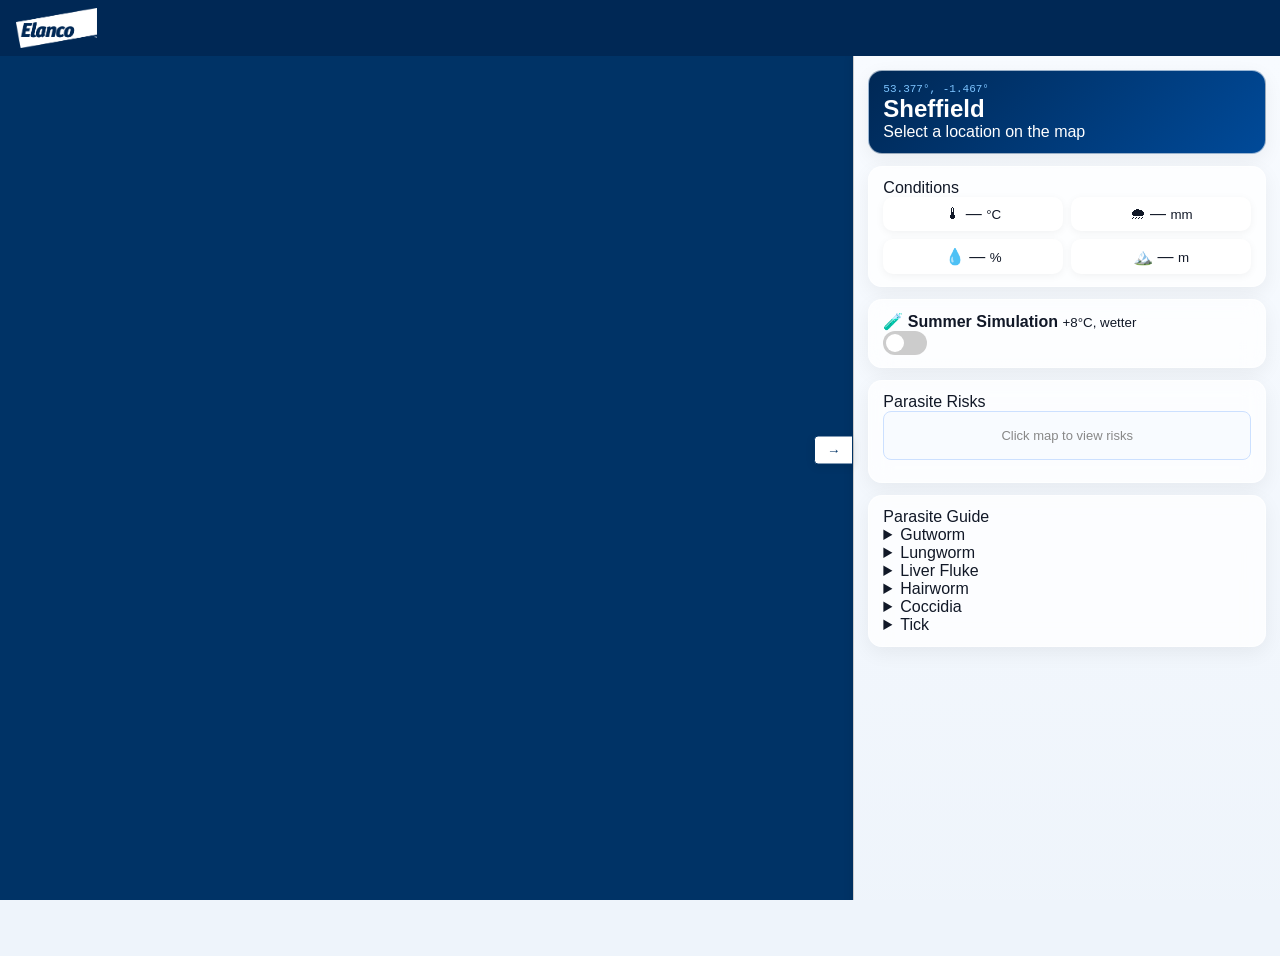
==== commit 26ec9823: "Added altitude to the mobile view" ====
--- a/Index.html
+++ b/Index.html
@@ -61,8 +61,11 @@
           <div
             class="box"
             style="
+              display: flex;
               padding: 24px 32px;
               box-shadow: 0 8px 30px rgba(0, 0, 0, 0.25);
+              flex-direction: column;
+              align-items: center;
             "
           >
             <div class="spinner"></div>
@@ -221,12 +224,12 @@
           </details>
         </div>
       </aside>
-		
+
 <!-- END OF DESKTOP UI -->
 
 
-		
-<!--MOBILE UI — bottom sheet + nav-->
+
+      <!--MOBILE UI — bottom sheet + nav-->
 
       <!-- Tap hint shown on first load -->
       <div class="map-tap-hint" id="mobile-tap-hint">
@@ -321,6 +324,7 @@
               </div>
               <input
                 type="range"
+                class="m-hour"
                 id="m-hour"
                 name="hour"
                 min="0"
@@ -402,6 +406,13 @@
                   ><span id="m-region-soil">—</span>%</span
                 >
                 <span class="env-label">Soil</span>
+              </div>
+              <div class="mobile-env-item">
+                <span>🏔️</span>
+                <span class="env-value"
+                  ><span id="m-region-altitude">—</span>m</span
+                >
+                <span class="env-label">Altitude</span>
               </div>
             </div>
           </div>
--- a/style.css
+++ b/style.css
@@ -242,7 +242,7 @@
 /* ENV GRID */
 .env-strip {
   display: grid;
-  grid-template-columns: repeat(3,1fr);
+  grid-template-columns: repeat(2,1fr);
   gap: 8px;
 }
 .env-cell {
@@ -548,6 +548,7 @@
   max-height: 200px;
   overflow-y: auto;
   z-index: 1000;
+  color: black;
 }
 
 .leaflet-control-geosearch form input {
@@ -560,9 +561,10 @@
 	display: none;
 }
 
-
-/* Popup Styling */
-
-.custom-popup {
-
+.m-hout input {
+  width: 100%;
+}
+
+input[type="range"] {
+  accent-color: var(--accent);
 }
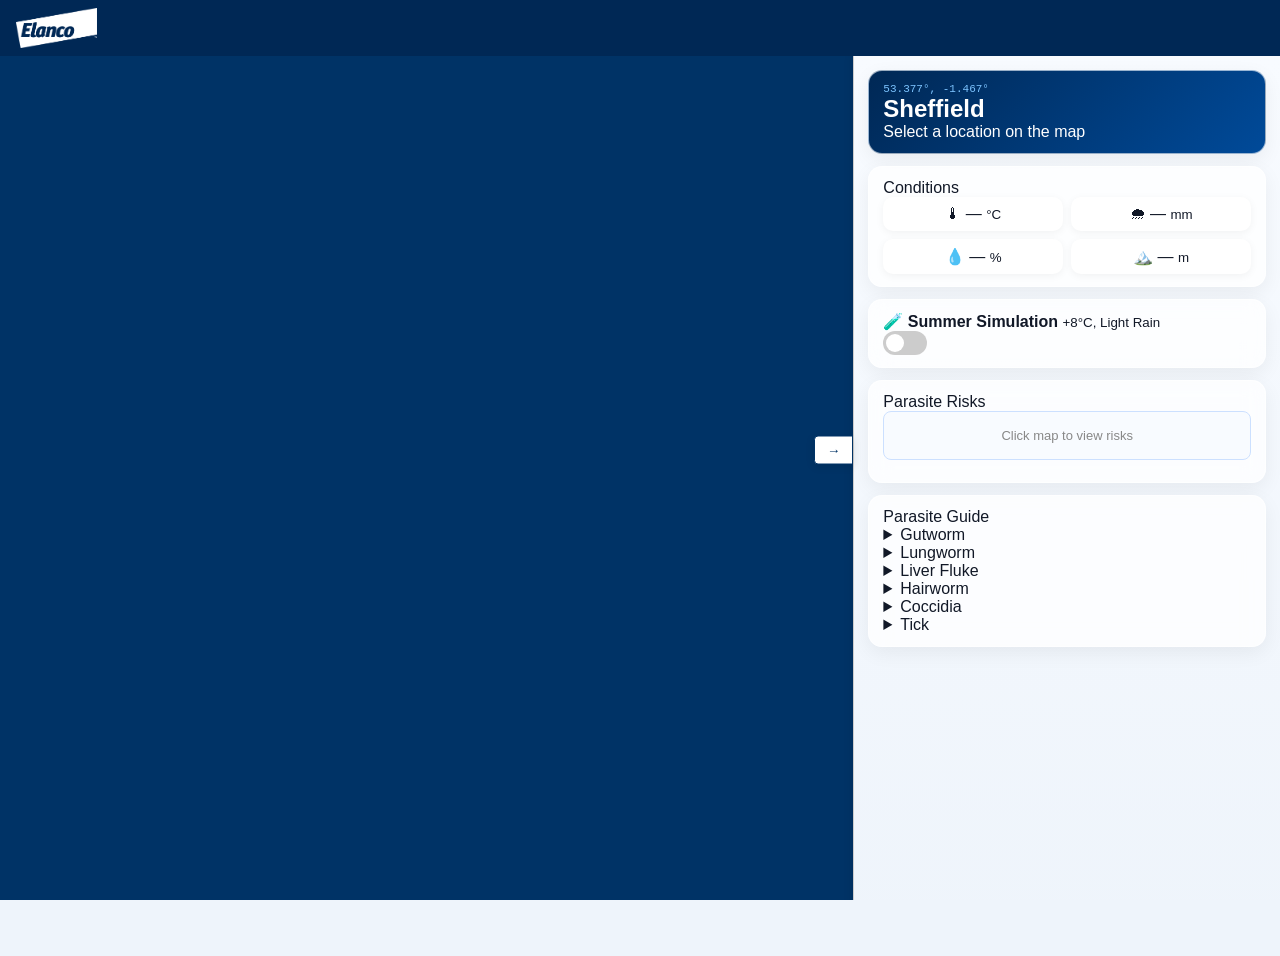
==== commit 2c3db9e5: "Update Index.html" ====
--- a/Index.html
+++ b/Index.html
@@ -116,7 +116,7 @@
           <div class="sim-row">
             <div>
               <strong>🧪 Summer Simulation</strong>
-              <small>+8°C, wetter</small>
+              <small>+8°C, Light Rain</small>
             </div>
             <label class="switch">
               <input type="checkbox" id="summer-sim" />
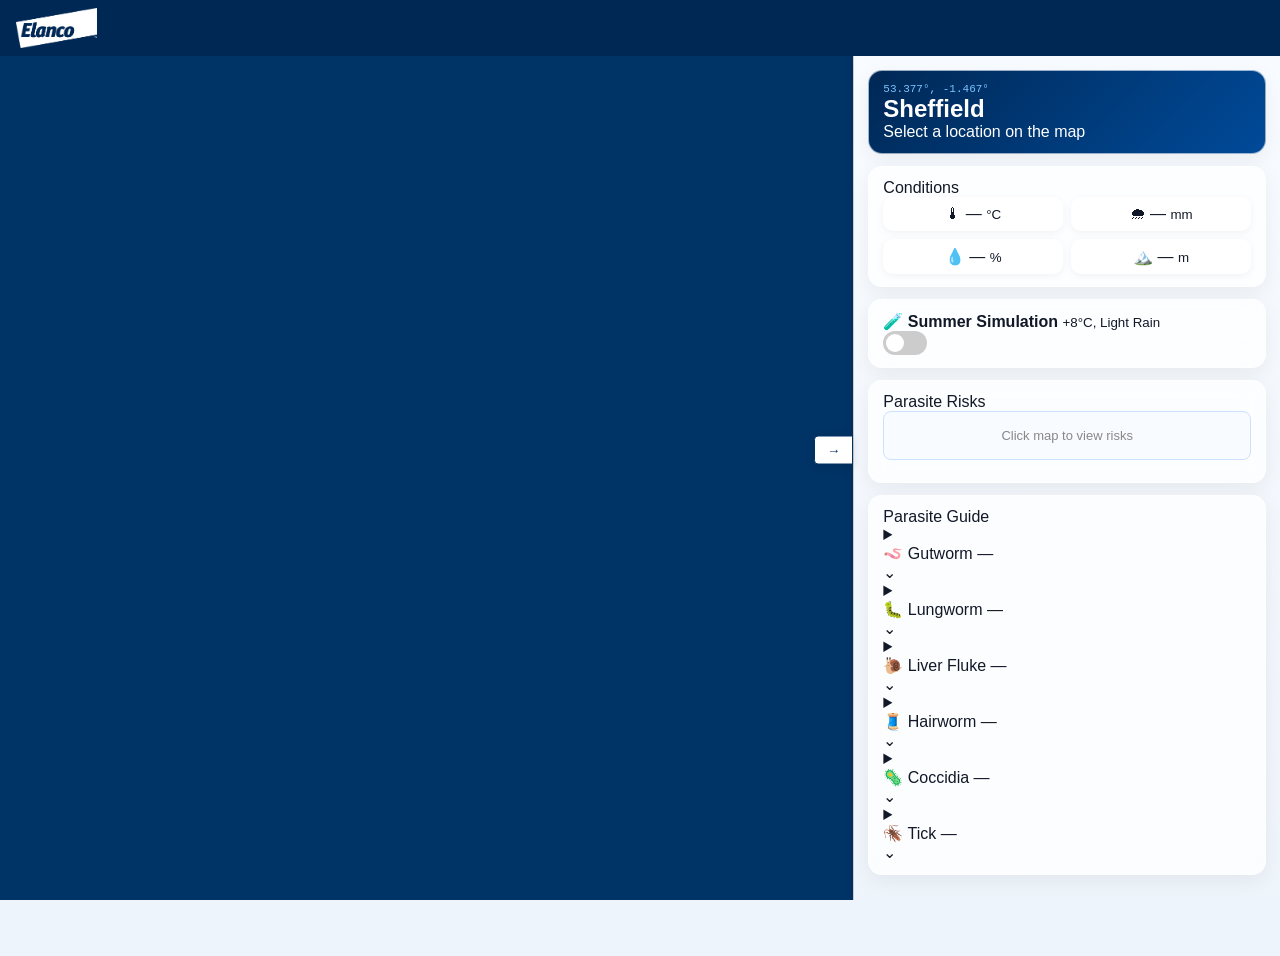
==== commit 8a447e07: "Update Index.html added some styling the guide" ====
--- a/Index.html
+++ b/Index.html
@@ -166,63 +166,93 @@
             </div>
           </div>
         </div>
-        <div class="card">
-          <div class="card-label">Parasite Guide</div>
-          <details>
-            <summary>Gutworm</summary>
-            <div class="env-cell">
-              <p>
-                Warm + moist conditions drive high risk. Peaks in summer with
-                sustained rainfall.
-              </p>
-            </div>
-          </details>
-          <details>
-            <summary>Lungworm</summary>
-            <div class="env-cell">
-              <p>
-                Highly dependent on wet pasture. Risk rises sharply after heavy
-                rain periods.
-              </p>
-            </div>
-          </details>
-          <details>
-            <summary>Liver Fluke</summary>
-            <div class="env-cell">
-              <p>
-                Requires consistently wet soils and snail intermediate hosts to
-                complete lifecycle.
-              </p>
-            </div>
-          </details>
-          <details>
-            <summary>Hairworm</summary>
-            <div class="env-cell">
-              <p>
-                Thrives at moderate warmth (~22°C). Less moisture-dependent than
-                other worms.
-              </p>
-            </div>
-          </details>
-          <details>
-            <summary>Coccidia</summary>
-            <div class="env-cell">
-              <p>
-                Warm, damp conditions with dense grazing pressure accelerate
-                oocyst development.
-              </p>
-            </div>
-          </details>
-          <details>
-            <summary>Tick</summary>
-            <div class="env-cell">
-              <p>
-                Prefers cool-humid vegetation zones. Risk decreases in hot or
-                very dry weather.
-              </p>
-            </div>
-          </details>
-        </div>
+<div class="card">
+  <div class="card-label">Parasite Guide</div>
+
+  <!-- Gutworm -->
+  <details class="guide-item" id="guide-gutworm">
+    <summary>
+      <div class="guide-header">
+        <span>🪱 Gutworm</span>
+        <span class="risk-tag" id="tag-gutworm">—</span>
+      </div>
+      <span class="chevron">⌄</span>
+    </summary>
+    <div class="guide-content">
+      Warm + moist conditions drive high risk. Peaks in summer with sustained rainfall.
+    </div>
+  </details>
+
+  <!-- Lungworm -->
+  <details class="guide-item" id="guide-lungworm">
+    <summary>
+      <div class="guide-header">
+        <span>🐛 Lungworm</span>
+        <span class="risk-tag" id="tag-lungworm">—</span>
+      </div>
+      <span class="chevron">⌄</span>
+    </summary>
+    <div class="guide-content">
+      Highly dependent on wet pasture. Risk rises sharply after heavy rain periods.
+    </div>
+  </details>
+
+  <!-- Liver Fluke -->
+  <details class="guide-item" id="guide-liverfluke">
+    <summary>
+      <div class="guide-header">
+        <span>🐌 Liver Fluke</span>
+        <span class="risk-tag" id="tag-liverfluke">—</span>
+      </div>
+      <span class="chevron">⌄</span>
+    </summary>
+    <div class="guide-content">
+      Requires consistently wet soils and snail intermediate hosts to complete lifecycle.
+    </div>
+  </details>
+
+  <!-- Hairworm -->
+  <details class="guide-item" id="guide-hairworm">
+    <summary>
+      <div class="guide-header">
+        <span>🧵 Hairworm</span>
+        <span class="risk-tag" id="tag-hairworm">—</span>
+      </div>
+      <span class="chevron">⌄</span>
+    </summary>
+    <div class="guide-content">
+      Thrives at moderate warmth (~22°C). Less moisture-dependent than other worms.
+    </div>
+  </details>
+
+  <!-- Coccidia -->
+  <details class="guide-item" id="guide-coccidia">
+    <summary>
+      <div class="guide-header">
+        <span>🦠 Coccidia</span>
+        <span class="risk-tag" id="tag-coccidia">—</span>
+      </div>
+      <span class="chevron">⌄</span>
+    </summary>
+    <div class="guide-content">
+      Warm, damp conditions with dense grazing pressure accelerate oocyst development.
+    </div>
+  </details>
+
+  <!-- Tick -->
+  <details class="guide-item" id="guide-tick">
+    <summary>
+      <div class="guide-header">
+        <span>🪳 Tick</span>
+        <span class="risk-tag" id="tag-tick">—</span>
+      </div>
+      <span class="chevron">⌄</span>
+    </summary>
+    <div class="guide-content">
+      Prefers cool-humid vegetation zones. Risk decreases in hot or very dry weather.
+    </div>
+  </details>
+</div>
       </aside>
 
 <!-- END OF DESKTOP UI -->
@@ -522,3 +552,47 @@
 </html>
 
 <script src="sidebar-toggle.js" defer></script>
+<script>
+function getRiskLevel(value) {
+  value = parseFloat(value);
+  if (isNaN(value)) return null;
+
+  if (value < 33) return "low";
+  if (value < 66) return "medium";
+  return "high";
+}
+
+function updateGuideStyles() {
+  const parasites = [
+    "gutworm",
+    "lungworm",
+    "liverfluke",
+    "hairworm",
+    "coccidia",
+    "tick"
+  ];
+
+  parasites.forEach(p => {
+    const riskEl = document.getElementById(`risk-${p}`);
+    const tagEl = document.getElementById(`tag-${p}`);
+    const cardEl = document.getElementById(`guide-${p}`);
+
+    if (!riskEl || !tagEl || !cardEl) return;
+
+    const value = riskEl.textContent;
+    const level = getRiskLevel(value);
+
+    if (!level) return;
+
+    tagEl.textContent = level.toUpperCase();
+
+    tagEl.classList.remove("low","medium","high");
+    cardEl.classList.remove("low","medium","high");
+
+    tagEl.classList.add(level);
+    cardEl.classList.add(level);
+  });
+}
+
+setInterval(updateGuideStyles, 500);
+</script>
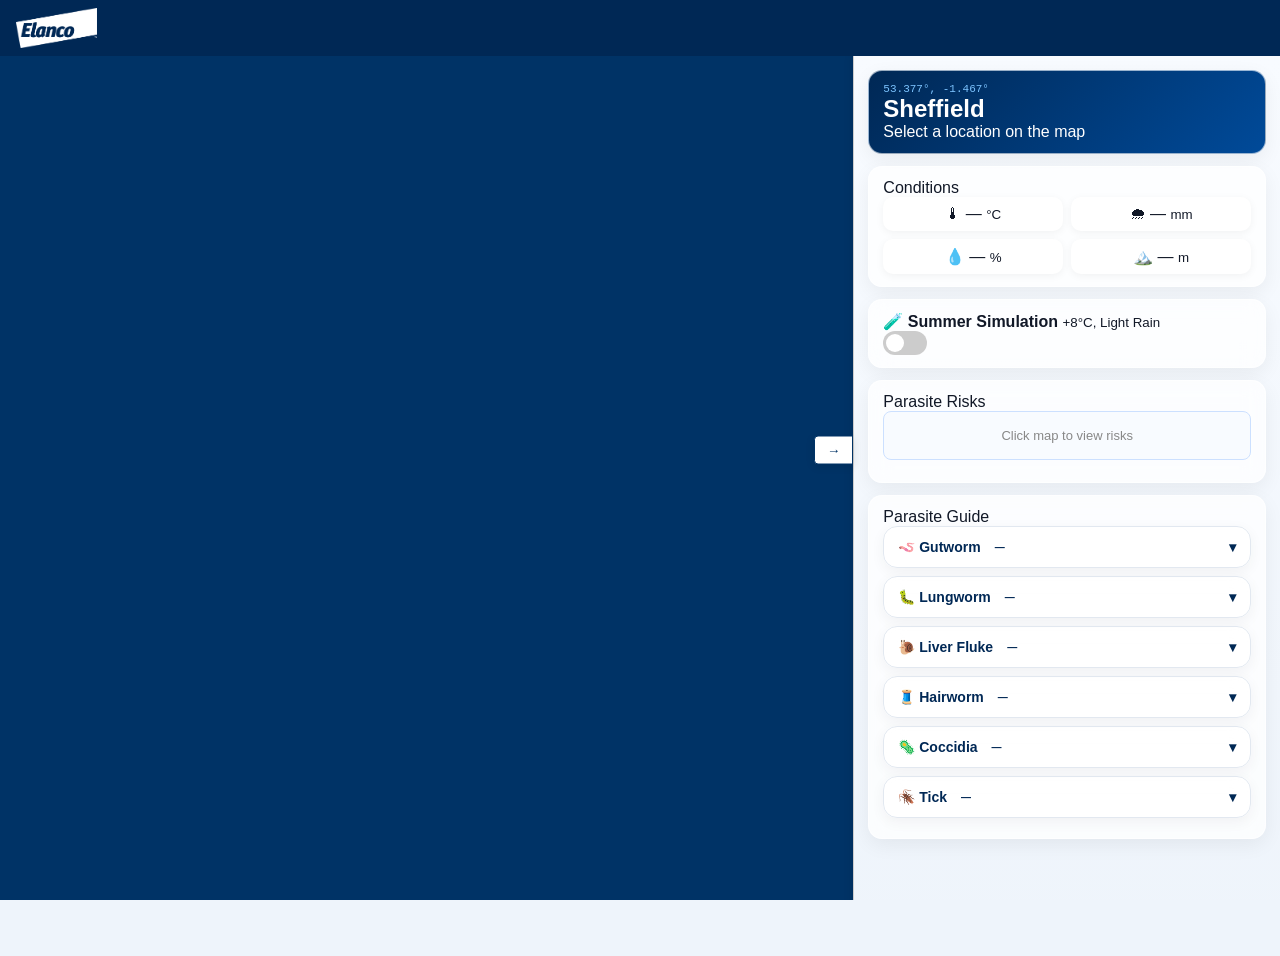
==== commit ec97bd70: "Changed some small issue, chnaging layer none to map, switching percentage with scale and converted " ====
--- a/Index.html
+++ b/Index.html
@@ -1,40 +1,45 @@
 <!doctype html>
 <html lang="en">
   <head>
-  <meta charset="UTF-8" />
-  <meta name="viewport" content="width=device-width, initial-scale=1.0" />
-	<link rel="shortcut icon" href="/Elanco_Project/images/favicon.png">
-	
-	<!-- 🗺️ Leaflet -->
-	<link rel="stylesheet" href="https://cdn.jsdelivr.net/npm/leaflet@1.9.4/dist/leaflet.css"/>
-	<script src="https://cdn.jsdelivr.net/npm/leaflet@1.9.4/dist/leaflet.js"></script>
-	
-	<!-- 🔥 Heatmap.js -->
-	<script src="https://unpkg.com/heatmap.js"></script>
-	<script src="https://cdn.jsdelivr.net/npm/leaflet-heatmap/leaflet-heatmap.js"></script>
-    
+    <meta charset="UTF-8" />
+    <meta name="viewport" content="width=device-width, initial-scale=1.0" />
+    <link rel="shortcut icon" href="/Elanco_Project/images/favicon.png" />
+
+    <!-- 🗺️ Leaflet -->
+    <link
+      rel="stylesheet"
+      href="https://cdn.jsdelivr.net/npm/leaflet@1.9.4/dist/leaflet.css"
+    />
+    <script src="https://cdn.jsdelivr.net/npm/leaflet@1.9.4/dist/leaflet.js"></script>
+
+    <!-- 🔥 Heatmap.js -->
+    <script src="https://unpkg.com/heatmap.js"></script>
+    <script src="https://cdn.jsdelivr.net/npm/leaflet-heatmap/leaflet-heatmap.js"></script>
+
     <!-- Scripts -->
-	<script src="parasiteCalculator.js"></script>
-	<script src="https://unpkg.com/leaflet-geosearch@latest/dist/bundle.min.js"></script>
-	<script src="map-content.js" type="module"></script>
-	<script src="parasite_popup.js"></script>
+    <script src="parasiteCalculator.js"></script>
+    <script src="https://unpkg.com/leaflet-geosearch@latest/dist/bundle.min.js"></script>
+    <script src="map-content.js" type="module"></script>
+    <script src="parasite_popup.js"></script>
     <script src="onClick.js"></script>
-    
-	<!-- 🎨 Styles -->
-	<link rel="stylesheet" href="https://unpkg.com/leaflet-geosearch@3.0.0/dist/geosearch.css"/>
-  <link rel="stylesheet" href="style.css" />
-  <link rel="stylesheet" href="mobile-style.css" />
-    
-	<!-- 📛 Title -->
-	<title> Elanco - Parasite Risk Map </title>
-
+
+    <!-- 🎨 Styles -->
+    <link
+      rel="stylesheet"
+      href="https://unpkg.com/leaflet-geosearch@3.0.0/dist/geosearch.css"
+    />
+    <link rel="stylesheet" href="style.css" />
+    <link rel="stylesheet" href="mobile-style.css" />
+
+    <!-- 📛 Title -->
+    <title>Elanco - Parasite Risk Map</title>
   </head>
 
   <body>
     <!-- NAVBAR -->
     <nav class="navbar">
       <img class="navbar-logo" src="./images/logo.png" alt="Elanco Logo" />
-        <!-- 
+      <!-- 
         <div class="navbar-right">
             <a href="ex_information.html" style="color: white; text-decoration: none;">Extra information</a>
         </div>
@@ -69,7 +74,7 @@
             "
           >
             <div class="spinner"></div>
-            <p style="color: #000;">Loading environmental data…</p>
+            <p style="color: #000">Loading environmental data…</p>
           </div>
         </div>
       </div>
@@ -104,7 +109,7 @@
               <span id="region-soil">—</span>
               <small>%</small>
             </div>
-			<div class="env-cell">
+            <div class="env-cell">
               <span>🏔️</span>
               <span id="region-altitude">—</span>
               <small>m</small>
@@ -166,98 +171,96 @@
             </div>
           </div>
         </div>
-<div class="card">
-  <div class="card-label">Parasite Guide</div>
-
-  <!-- Gutworm -->
-  <details class="guide-item" id="guide-gutworm">
-    <summary>
-      <div class="guide-header">
-        <span>🪱 Gutworm</span>
-        <span class="risk-tag" id="tag-gutworm">—</span>
-      </div>
-      <span class="chevron">⌄</span>
-    </summary>
-    <div class="guide-content">
-      Warm + moist conditions drive high risk. Peaks in summer with sustained rainfall.
-    </div>
-  </details>
-
-  <!-- Lungworm -->
-  <details class="guide-item" id="guide-lungworm">
-    <summary>
-      <div class="guide-header">
-        <span>🐛 Lungworm</span>
-        <span class="risk-tag" id="tag-lungworm">—</span>
-      </div>
-      <span class="chevron">⌄</span>
-    </summary>
-    <div class="guide-content">
-      Highly dependent on wet pasture. Risk rises sharply after heavy rain periods.
-    </div>
-  </details>
-
-  <!-- Liver Fluke -->
-  <details class="guide-item" id="guide-liverfluke">
-    <summary>
-      <div class="guide-header">
-        <span>🐌 Liver Fluke</span>
-        <span class="risk-tag" id="tag-liverfluke">—</span>
-      </div>
-      <span class="chevron">⌄</span>
-    </summary>
-    <div class="guide-content">
-      Requires consistently wet soils and snail intermediate hosts to complete lifecycle.
-    </div>
-  </details>
-
-  <!-- Hairworm -->
-  <details class="guide-item" id="guide-hairworm">
-    <summary>
-      <div class="guide-header">
-        <span>🧵 Hairworm</span>
-        <span class="risk-tag" id="tag-hairworm">—</span>
-      </div>
-      <span class="chevron">⌄</span>
-    </summary>
-    <div class="guide-content">
-      Thrives at moderate warmth (~22°C). Less moisture-dependent than other worms.
-    </div>
-  </details>
-
-  <!-- Coccidia -->
-  <details class="guide-item" id="guide-coccidia">
-    <summary>
-      <div class="guide-header">
-        <span>🦠 Coccidia</span>
-        <span class="risk-tag" id="tag-coccidia">—</span>
-      </div>
-      <span class="chevron">⌄</span>
-    </summary>
-    <div class="guide-content">
-      Warm, damp conditions with dense grazing pressure accelerate oocyst development.
-    </div>
-  </details>
-
-  <!-- Tick -->
-  <details class="guide-item" id="guide-tick">
-    <summary>
-      <div class="guide-header">
-        <span>🪳 Tick</span>
-        <span class="risk-tag" id="tag-tick">—</span>
-      </div>
-      <span class="chevron">⌄</span>
-    </summary>
-    <div class="guide-content">
-      Prefers cool-humid vegetation zones. Risk decreases in hot or very dry weather.
-    </div>
-  </details>
-</div>
+        <div class="card">
+          <div class="card-label">Parasite Guide</div>
+
+          <!-- Gutworm -->
+          <details class="guide-item" id="guide-gutworm">
+            <summary>
+              <div class="guide-header">
+                <span>🪱 Gutworm</span>
+                <span class="risk-tag" id="tag-gutworm">—</span>
+              </div>
+            </summary>
+            <div class="guide-content">
+              Warm + moist conditions drive high risk. Peaks in summer with
+              sustained rainfall.
+            </div>
+          </details>
+
+          <!-- Lungworm -->
+          <details class="guide-item" id="guide-lungworm">
+            <summary>
+              <div class="guide-header">
+                <span>🐛 Lungworm</span>
+                <span class="risk-tag" id="tag-lungworm">—</span>
+              </div>
+            </summary>
+            <div class="guide-content">
+              Highly dependent on wet pasture. Risk rises sharply after heavy
+              rain periods.
+            </div>
+          </details>
+
+          <!-- Liver Fluke -->
+          <details class="guide-item" id="guide-liverfluke">
+            <summary>
+              <div class="guide-header">
+                <span>🐌 Liver Fluke</span>
+                <span class="risk-tag" id="tag-liverfluke">—</span>
+              </div>
+            </summary>
+            <div class="guide-content">
+              Requires consistently wet soils and snail intermediate hosts to
+              complete lifecycle.
+            </div>
+          </details>
+
+          <!-- Hairworm -->
+          <details class="guide-item" id="guide-hairworm">
+            <summary>
+              <div class="guide-header">
+                <span>🧵 Hairworm</span>
+                <span class="risk-tag" id="tag-hairworm">—</span>
+              </div>
+            </summary>
+            <div class="guide-content">
+              Thrives at moderate warmth (~22°C). Less moisture-dependent than
+              other worms.
+            </div>
+          </details>
+
+          <!-- Coccidia -->
+          <details class="guide-item" id="guide-coccidia">
+            <summary>
+              <div class="guide-header">
+                <span>🦠 Coccidia</span>
+                <span class="risk-tag" id="tag-coccidia">—</span>
+              </div>
+            </summary>
+            <div class="guide-content">
+              Warm, damp conditions with dense grazing pressure accelerate
+              oocyst development.
+            </div>
+          </details>
+
+          <!-- Tick -->
+          <details class="guide-item" id="guide-tick">
+            <summary>
+              <div class="guide-header">
+                <span>🪳 Tick</span>
+                <span class="risk-tag" id="tag-tick">—</span>
+              </div>
+            </summary>
+            <div class="guide-content">
+              Prefers cool-humid vegetation zones. Risk decreases in hot or very
+              dry weather.
+            </div>
+          </details>
+        </div>
       </aside>
 
-<!-- END OF DESKTOP UI -->
-
-
+      <!-- END OF DESKTOP UI -->
 
       <!--MOBILE UI — bottom sheet + nav-->
 
@@ -552,47 +555,3 @@
 </html>
 
 <script src="sidebar-toggle.js" defer></script>
-<script>
-function getRiskLevel(value) {
-  value = parseFloat(value);
-  if (isNaN(value)) return null;
-
-  if (value < 33) return "low";
-  if (value < 66) return "medium";
-  return "high";
-}
-
-function updateGuideStyles() {
-  const parasites = [
-    "gutworm",
-    "lungworm",
-    "liverfluke",
-    "hairworm",
-    "coccidia",
-    "tick"
-  ];
-
-  parasites.forEach(p => {
-    const riskEl = document.getElementById(`risk-${p}`);
-    const tagEl = document.getElementById(`tag-${p}`);
-    const cardEl = document.getElementById(`guide-${p}`);
-
-    if (!riskEl || !tagEl || !cardEl) return;
-
-    const value = riskEl.textContent;
-    const level = getRiskLevel(value);
-
-    if (!level) return;
-
-    tagEl.textContent = level.toUpperCase();
-
-    tagEl.classList.remove("low","medium","high");
-    cardEl.classList.remove("low","medium","high");
-
-    tagEl.classList.add(level);
-    cardEl.classList.add(level);
-  });
-}
-
-setInterval(updateGuideStyles, 500);
-</script>
--- a/style.css
+++ b/style.css
@@ -2,7 +2,7 @@
   --primary: #002855;
   --accent: #0066cc;
   --bg: #eef4fb;
-  --card: rgba(255,255,255,0.75);
+  --card: rgba(255, 255, 255, 0.75);
   --text: #111827;
   --muted: #6b7280;
   --border: #e2e8f0;
@@ -24,12 +24,7 @@
   margin: 0;
   padding: 0;
   box-sizing: border-box;
-  font-family: 'Plus Jakarta Sans', sans-serif;
-}
-
-body {
-    background: var(--bg);
-    color: var(--text);
+  font-family: "Plus Jakarta Sans", sans-serif;
 }
 
 body {
@@ -56,10 +51,6 @@
   color: var(--text);
 }
 
-body {
-  font-family: system-ui, -apple-system, BlinkMacSystemFont, "Segoe UI", Roboto, Helvetica, Arial, sans-serif;
-}
-
 /* NAV */
 .navbar {
   position: fixed;
@@ -153,7 +144,7 @@
   overflow-y: auto;
   border-bottom: 1px solid #ddd;
   background: #fff;
-  box-shadow: 0 2px 6px rgba(0,0,0,0.05);
+  box-shadow: 0 2px 6px rgba(0, 0, 0, 0.05);
   position: relative;
 }
 .sidebar-section:last-child {
@@ -177,8 +168,8 @@
   backdrop-filter: blur(10px);
   border-radius: 14px;
   padding: 12px 14px;
-  border: 1px solid rgba(255,255,255,0.6);
-  box-shadow: 0 6px 20px rgba(0,0,0,0.06);
+  border: 1px solid rgba(255, 255, 255, 0.6);
+  box-shadow: 0 6px 20px rgba(0, 0, 0, 0.06);
   transition: 0.2s;
 }
 .card:hover {
@@ -191,7 +182,7 @@
 }
 
 #region-coords {
-  font-family: 'JetBrains Mono', monospace;
+  font-family: "JetBrains Mono", monospace;
   font-size: 11px;
   color: #7cc4ff;
   display: flex;
@@ -204,9 +195,12 @@
   margin-bottom: 18px;
   padding: 14px 16px 10px;
   background: #f8fbff;
-  box-shadow: 0 2px 6px rgba(0,0,0,0.03);
-}
-.box:hover { background-color: #ecf4ff; cursor: default; }
+  box-shadow: 0 2px 6px rgba(0, 0, 0, 0.03);
+}
+.box:hover {
+  background-color: #ecf4ff;
+  cursor: default;
+}
 .box h3 {
   margin: 0 0 8px;
   font-size: 16px;
@@ -237,12 +231,14 @@
   line-height: 1.4;
   z-index: 10;
 }
-.info-tooltip:hover .tooltip-text { visibility: visible; }
+.info-tooltip:hover .tooltip-text {
+  visibility: visible;
+}
 
 /* ENV GRID */
 .env-strip {
   display: grid;
-  grid-template-columns: repeat(2,1fr);
+  grid-template-columns: repeat(2, 1fr);
   gap: 8px;
 }
 .env-cell {
@@ -250,7 +246,7 @@
   border-radius: 10px;
   text-align: center;
   padding: 8px;
-  box-shadow: 0 2px 8px rgba(0,0,0,0.05);
+  box-shadow: 0 2px 8px rgba(0, 0, 0, 0.05);
 }
 
 /* SWITCHES */
@@ -285,8 +281,12 @@
   transition: 0.3s;
   border-radius: 50%;
 }
-input:checked + .slider { background-color: #e67e22; }
-input:checked + .slider:before { transform: translateX(20px); }
+input:checked + .slider {
+  background-color: #e67e22;
+}
+input:checked + .slider:before {
+  transform: translateX(20px);
+}
 
 /* RISKS */
 .risk-grid-compact {
@@ -310,24 +310,29 @@
 
 /* MOBILE */
 @media (max-width: 900px) {
-    main {
-        flex-direction: column;
-    }
-
-    .map-wrapper {
-        width: 100%;
-        height: 60%;
-    }
-
-    .sidebar {
-        width: 100%;
-        height: 40%;
-    }
-  }
+  main {
+    flex-direction: column;
+  }
+
+  .map-wrapper {
+    width: 100%;
+    height: 60%;
+  }
+
+  .sidebar {
+    width: 100%;
+    height: 40%;
+  }
+}
 .legend span {
   position: relative;
   bottom: 3px;
 }
+
+.legend {
+  bottom: 0;
+}
+
 .legend i {
   width: 18px;
   height: 18px;
@@ -388,7 +393,11 @@
   border-radius: 50%;
   animation: spin 1s linear infinite;
 }
-@keyframes spin { to { transform: rotate(360deg); } }
+@keyframes spin {
+  to {
+    transform: rotate(360deg);
+  }
+}
 
 /* NOTIFICATIONS */
 .notification-container {
@@ -406,12 +415,16 @@
   padding: 8px 10px;
   border-radius: 6px;
   color: white;
-  box-shadow: 0px 2px 8px rgba(0,0,0,0.2);
+  box-shadow: 0px 2px 8px rgba(0, 0, 0, 0.2);
   font-size: 12px;
   line-height: 1.3;
   animation: slideIn 0.3s ease-out;
 }
-.notification h4 { margin: 0 0 2px; font-size: 12px; font-weight: bold; }
+.notification h4 {
+  margin: 0 0 2px;
+  font-size: 12px;
+  font-weight: bold;
+}
 .close-btn {
   position: absolute;
   top: 4px;
@@ -424,12 +437,29 @@
   cursor: pointer;
   padding: 0;
 }
-.close-btn:hover { opacity: 0.7; }
-.high { background-color: #d9534f; }
-.medium { background-color: #f0ad4e; }
-.low { background-color: #5cb85c; }
-
-@keyframes slideIn { from { transform: translateX(100%); opacity: 0; } to { transform: translateX(0); opacity: 1; } }
+.close-btn:hover {
+  opacity: 0.7;
+}
+.high {
+  background-color: #d9534f;
+}
+.medium {
+  background-color: #f0ad4e;
+}
+.low {
+  background-color: #5cb85c;
+}
+
+@keyframes slideIn {
+  from {
+    transform: translateX(100%);
+    opacity: 0;
+  }
+  to {
+    transform: translateX(0);
+    opacity: 1;
+  }
+}
 
 /* SIDEBAR TOGGLE BUTTON */
 #sidebar-toggle-wrapper {
@@ -441,14 +471,16 @@
   transition: right 0.3s;
 }
 main.sidebar-collapsed ~ #sidebar-toggle-wrapper,
-#sidebar-toggle-wrapper.sidebar-collapsed { right: 0; }
+#sidebar-toggle-wrapper.sidebar-collapsed {
+  right: 0;
+}
 #sidebar-toggle-btn {
   background: #fff;
   color: #003366;
   border: 1px solid #003366;
   font-weight: bold;
   cursor: pointer;
-  box-shadow: 0 2px 8px rgba(0,0,0,0.12);
+  box-shadow: 0 2px 8px rgba(0, 0, 0, 0.12);
   outline: none;
   border-radius: 4px 0 0 4px;
   padding: 6px 12px;
@@ -457,7 +489,9 @@
 /* LEAFLET Z-INDEX */
 .leaflet-control-container,
 .leaflet-control,
-.leaflet-control-layers { z-index: 1001 !important; }
+.leaflet-control-layers {
+  z-index: 1001 !important;
+}
 
 /* DESKTOP */
 @media (min-width: 769px) {
@@ -468,7 +502,7 @@
     width: 33.333vw;
     height: 100vh;
     border-left: 1px solid #ccc;
-    box-shadow: -2px 0 8px rgba(0,0,0,0.08);
+    box-shadow: -2px 0 8px rgba(0, 0, 0, 0.08);
   }
   .leaflet-top.leaflet-right {
     right: 33.333vw;
@@ -477,7 +511,9 @@
     z-index: 1002 !important;
     transition: right 0.3s;
   }
-  main.sidebar-collapsed .leaflet-top.leaflet-right { right: 16px; }
+  main.sidebar-collapsed .leaflet-top.leaflet-right {
+    right: 16px;
+  }
 }
 
 /* Move Leaflet layers control to always be visible at the top right, just left of the sidebar (or at the edge when sidebar is hidden) */
@@ -552,13 +588,13 @@
 }
 
 .leaflet-control-geosearch form input {
-	min-width: 0;
+  min-width: 0;
 }
 
 /* Utilities */
 
 .hidden {
-	display: none;
+  display: none;
 }
 
 .m-hout input {
@@ -567,4 +603,167 @@
 
 input[type="range"] {
   accent-color: var(--accent);
-}+}
+
+/* GUIDE DROPDOWN */
+.guide-item {
+  background: var(--card);
+  backdrop-filter: blur(10px);
+  border-radius: 12px;
+  border: 1px solid rgba(255, 255, 255, 0.6);
+  box-shadow: 0 4px 14px rgba(0, 0, 0, 0.05);
+  margin-bottom: 8px;
+  overflow: hidden;
+  transition:
+    background 0.3s ease,
+    transform 0.2s;
+}
+
+.guide-item:hover {
+  transform: translateY(-1px);
+}
+
+/* Remove default arrow */
+.guide-item summary {
+  list-style: none;
+}
+.guide-item summary::-webkit-details-marker {
+  display: none;
+}
+
+/* Header layout */
+.guide-item summary {
+  display: flex;
+  justify-content: space-between;
+  align-items: center;
+  padding: 12px 14px;
+  cursor: pointer;
+  font-weight: 600;
+  color: var(--primary);
+  font-size: 14px;
+}
+
+.guide-header {
+  display: flex;
+  align-items: center;
+  gap: 8px;
+}
+
+/* Content */
+.guide-content {
+  padding: 0 14px 12px;
+  font-size: 13px;
+  color: var(--muted);
+  line-height: 1.5;
+  animation: fadeIn 0.2s ease;
+}
+
+@keyframes fadeIn {
+  from {
+    opacity: 0;
+    transform: translateY(-4px);
+  }
+  to {
+    opacity: 1;
+    transform: translateY(0);
+  }
+}
+
+/* Risk tags */
+.risk-tag {
+  font-size: 10px;
+  font-weight: 700;
+  padding: 2px 6px;
+  border-radius: 999px;
+  text-transform: uppercase;
+  letter-spacing: 0.04em;
+}
+
+/* Card tinting */
+.guide-item.low {
+  background: linear-gradient(135deg, var(--low-bg), #ffffff);
+}
+
+.guide-item.medium {
+  background: linear-gradient(135deg, var(--medium-bg), #ffffff);
+}
+
+.guide-item.high {
+  background: linear-gradient(135deg, var(--high-bg), #ffffff);
+}
+
+/* GUIDE CONTAINER */
+.parasite-guide {
+  display: flex;
+  flex-direction: column;
+  gap: 10px;
+}
+
+/* EACH DROPDOWN CARD */
+.guide-item {
+  border-radius: 14px;
+  overflow: hidden;
+  background: rgba(255, 255, 255, 0.7);
+  border: 1px solid var(--border);
+  transition: all 0.25s ease;
+}
+
+.guide-item summary {
+  cursor: pointer;
+  padding: 12px 14px;
+  font-weight: 600;
+  display: flex;
+  justify-content: space-between;
+  align-items: center;
+  list-style: none;
+}
+
+/* REMOVE DEFAULT ARROW */
+.guide-item summary::-webkit-details-marker {
+  display: none;
+}
+
+/* CUSTOM ARROW */
+.guide-item summary::after {
+  content: "▾";
+  font-size: 14px;
+  transition: transform 0.2s ease;
+}
+
+.guide-item[open] summary::after {
+  transform: rotate(180deg);
+}
+
+/* CONTENT */
+.guide-content {
+  padding: 12px 14px;
+  font-size: 14px;
+  color: var(--text);
+  border-top: 1px solid var(--border);
+}
+
+/*  RISK COLOUR STYLES */
+
+/* LOW */
+.guide-item.low {
+  background: rgba(34, 197, 94, 0.15);
+  border-left: 5px solid var(--low);
+}
+
+/* MEDIUM */
+.guide-item.medium {
+  background: rgba(245, 158, 11, 0.18);
+  border-left: 5px solid var(--medium);
+}
+
+/* HIGH */
+.guide-item.high {
+  background: rgba(239, 68, 68, 0.18);
+  border-left: 5px solid var(--high);
+}
+
+/* HOVER EFFECT */
+.guide-item:hover {
+  transform: translateY(-2px);
+  box-shadow: 0 6px 18px rgba(0, 0, 0, 0.08);
+}
--- a/mobile-style.css
+++ b/mobile-style.css
@@ -1,4 +1,3 @@
-
 /* Mobile-only elements — hidden by default, shown inside the mobile media query */
 .mobile-sheet,
 .mobile-bottom-nav,
@@ -86,6 +85,10 @@
   }
   .leaflet-top.leaflet-right {
     right: 0;
+  }
+
+  .legend {
+    bottom: 56px;
   }
 }
 
@@ -196,125 +199,127 @@
 }
 
 .leaflet-right {
-    margin-right: 0;
+  margin-right: 0;
 }
 
 /* ── Info panel: match the parasite guide panel's style*/
 /* Location header card */
 .mobile-location-header {
-    display: flex;
-    align-items: center;
-    gap: 10px;
-    border: 1px solid #cce0ff;
-    border-radius: 8px;
-    padding: 12px 14px;
-    background: #f8fbff;
-    box-shadow: 0 2px 6px rgba(0,0,0,0.03);
-    margin-bottom: 10px;
+  display: flex;
+  align-items: center;
+  gap: 10px;
+  border: 1px solid #cce0ff;
+  border-radius: 8px;
+  padding: 12px 14px;
+  background: #f8fbff;
+  box-shadow: 0 2px 6px rgba(0, 0, 0, 0.03);
+  margin-bottom: 10px;
 }
 .mobile-location-header img {
-    width: 28px;
-    height: 28px;
-    filter: hue-rotate(240deg);
-    flex-shrink: 0;
+  width: 28px;
+  height: 28px;
+  filter: hue-rotate(240deg);
+  flex-shrink: 0;
 }
 .loc-name {
-    font-size: 15px;
-    font-weight: 700;
-    color: #003366;
-    line-height: 1.2;
+  font-size: 15px;
+  font-weight: 700;
+  color: #003366;
+  line-height: 1.2;
 }
 .loc-sub {
-    font-size: 11px;
-    color: #888;
-    margin-top: 2px;
+  font-size: 11px;
+  color: #888;
+  margin-top: 2px;
 }
 
 /* Risk grid — 2 columns of cards matching .box style */
 .mobile-risk-grid {
-    display: grid;
-    grid-template-columns: 1fr 1fr;
-    gap: 8px;
-    margin-bottom: 10px;
+  display: grid;
+  grid-template-columns: 1fr 1fr;
+  gap: 8px;
+  margin-bottom: 10px;
 }
 .mobile-risk-item {
-    border: 1px solid #cce0ff;
-    border-radius: 8px;
-    padding: 10px 12px;
-    background: #f8fbff;
-    box-shadow: 0 2px 6px rgba(0,0,0,0.03);
-    display: flex;
-    justify-content: space-between;
-    align-items: center;
+  border: 1px solid #cce0ff;
+  border-radius: 8px;
+  padding: 10px 12px;
+  background: #f8fbff;
+  box-shadow: 0 2px 6px rgba(0, 0, 0, 0.03);
+  display: flex;
+  justify-content: space-between;
+  align-items: center;
 }
 .m-risk-label {
-    font-size: 13px;
-    color: #003366;
-    font-weight: 600;
+  font-size: 13px;
+  color: #003366;
+  font-weight: 600;
 }
 .m-risk-value {
-    font-size: 13px;
-    font-weight: 700;
-    color: #333;
+  font-size: 13px;
+  font-weight: 700;
+  color: #333;
 }
 
 /* Conditions row — 3 equal cards */
 .mobile-env-row {
-    display: grid;
-    grid-template-columns: repeat(3, 1fr);
-    gap: 8px;
-    margin-bottom: 10px;
+  display: grid;
+  grid-template-columns: repeat(3, 1fr);
+  gap: 8px;
+  margin-bottom: 10px;
 }
 .mobile-env-item {
-    border: 1px solid #cce0ff;
-    border-radius: 8px;
-    padding: 10px 8px;
-    background: #f8fbff;
-    box-shadow: 0 2px 6px rgba(0,0,0,0.03);
-    display: flex;
-    flex-direction: column;
-    align-items: center;
-    gap: 4px;
-    text-align: center;
+  border: 1px solid #cce0ff;
+  border-radius: 8px;
+  padding: 10px 8px;
+  background: #f8fbff;
+  box-shadow: 0 2px 6px rgba(0, 0, 0, 0.03);
+  display: flex;
+  flex-direction: column;
+  align-items: center;
+  gap: 4px;
+  text-align: center;
 }
 .mobile-env-item img {
-    width: 22px;
-    height: 22px;
+  width: 22px;
+  height: 22px;
 }
 .env-value {
-    font-size: 13px;
-    font-weight: 700;
-    color: #003366;
+  font-size: 13px;
+  font-weight: 700;
+  color: #003366;
 }
 .env-label {
-    font-size: 11px;
-    color: #888;
+  font-size: 11px;
+  color: #888;
 }
 
 /* Placeholder shown before map is tapped */
 .placeholder {
-    border: 1px solid #cce0ff;
-    border-radius: 8px;
-    padding: 16px;
-    background: #f8fbff;
-    text-align: center;
-    font-size: 13px;
-    color: #888;
-    margin-bottom: 10px;
-}
-.hidden { display: none; }
+  border: 1px solid #cce0ff;
+  border-radius: 8px;
+  padding: 16px;
+  background: #f8fbff;
+  text-align: center;
+  font-size: 13px;
+  color: #888;
+  margin-bottom: 10px;
+}
+.hidden {
+  display: none;
+}
 
 /* Time/date row above the slider */
 .time-row {
-    font-size: 13px;
-    color: #003366;
-    font-weight: 600;
-    margin-bottom: 8px;
+  font-size: 13px;
+  color: #003366;
+  font-weight: 600;
+  margin-bottom: 8px;
 }
 
 /* Range slider */
 input[type="range"] {
-    width: 100%;
-    margin-bottom: 12px;
-    accent-color: #003366;
-}+  width: 100%;
+  margin-bottom: 12px;
+  accent-color: #003366;
+}
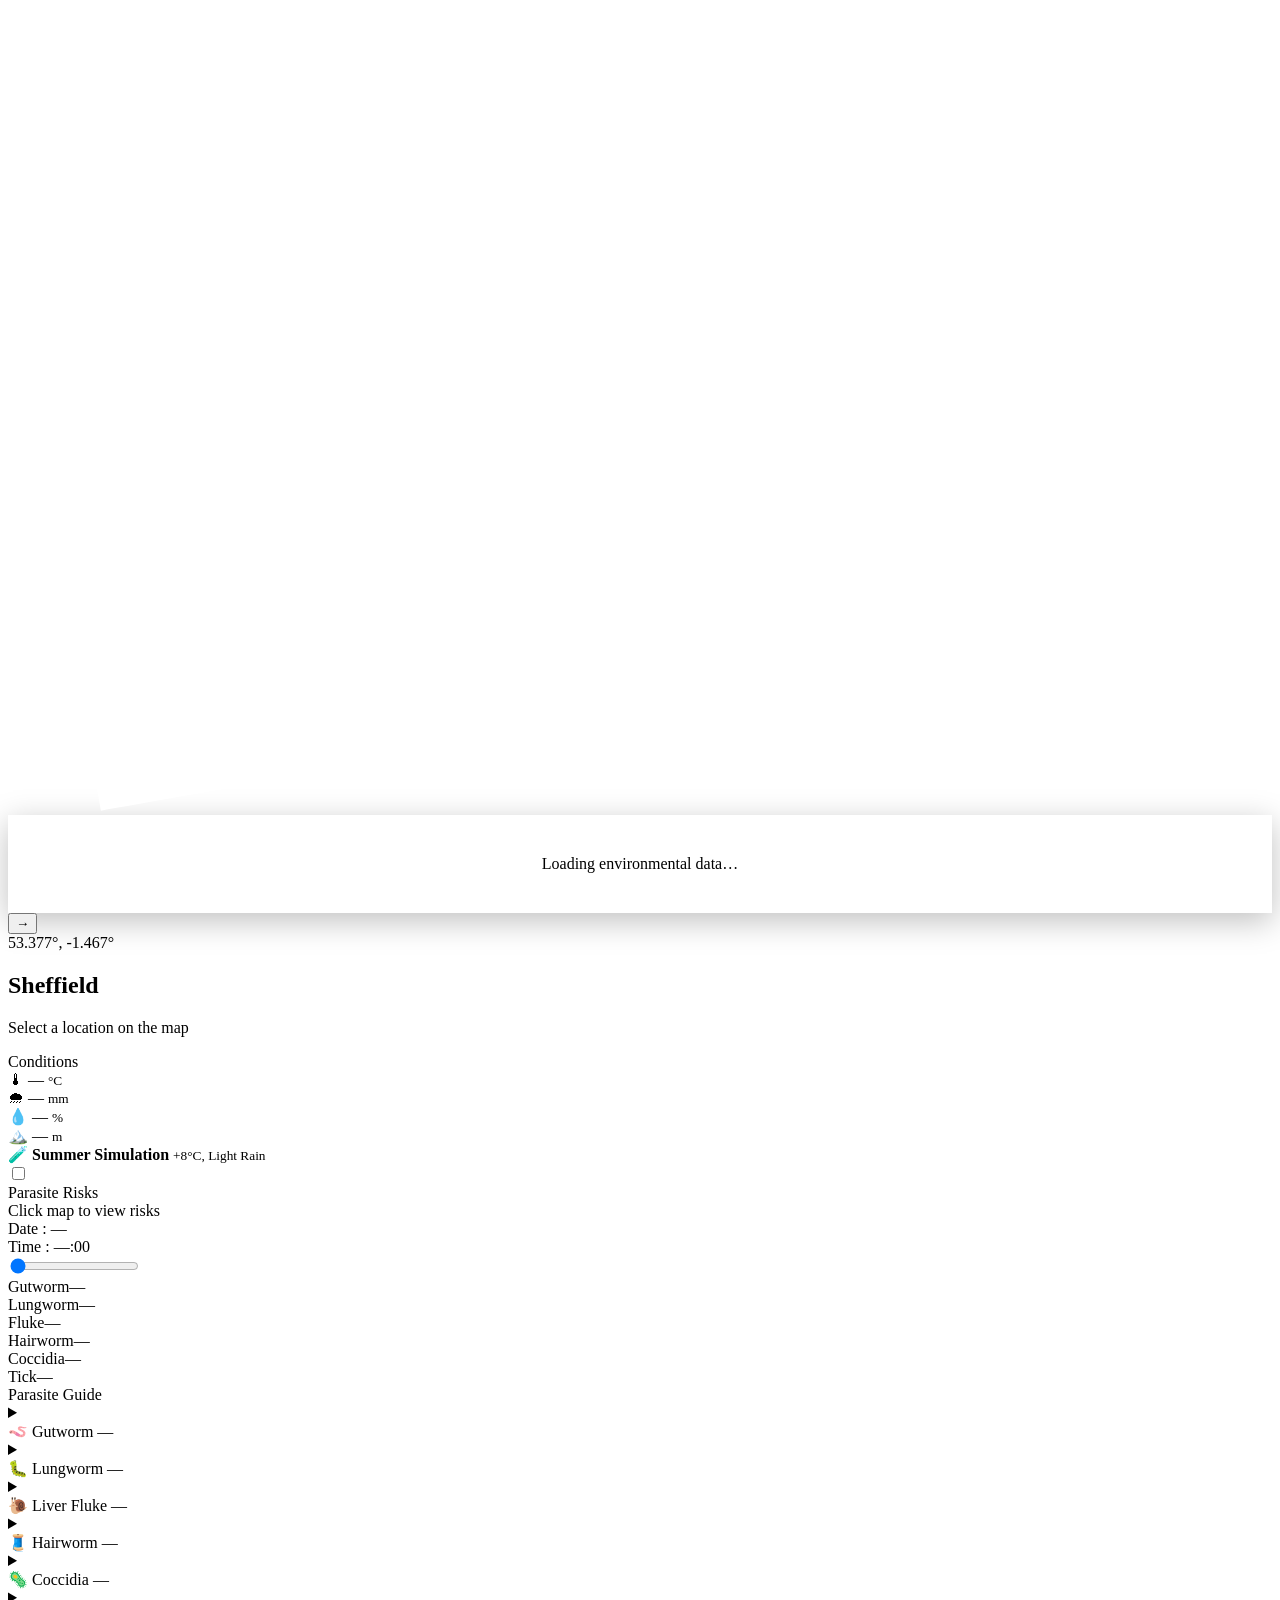
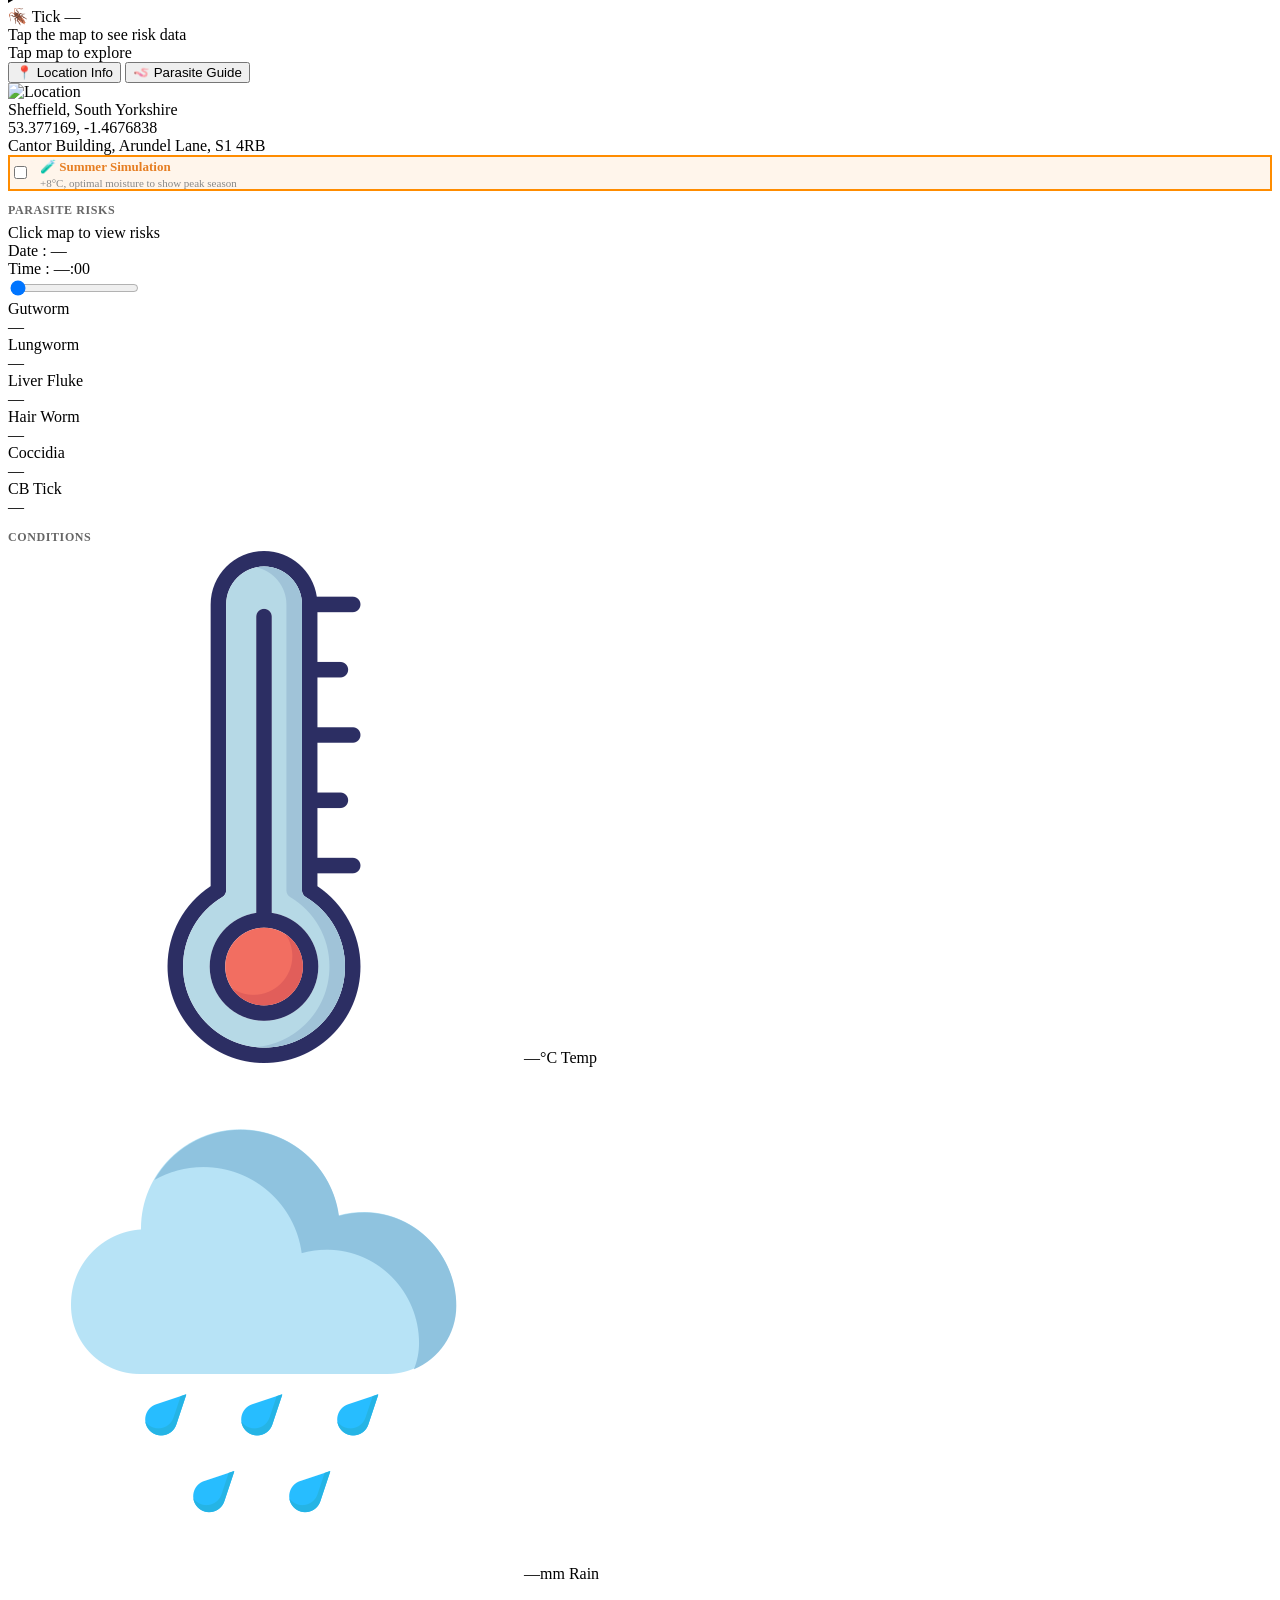
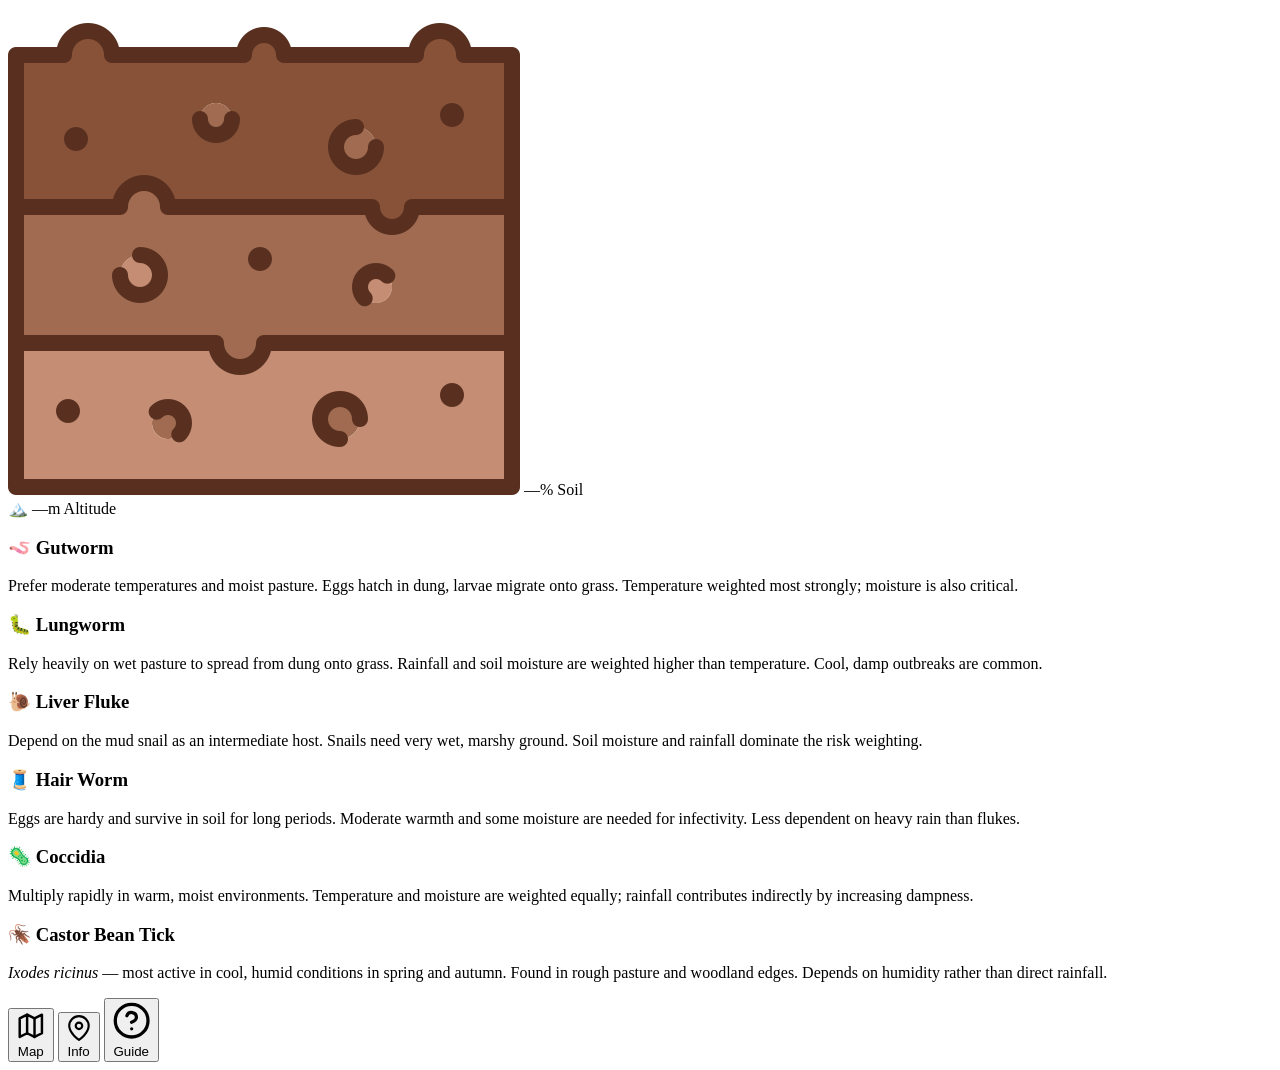
==== commit c7121fd3: "Cleaned up some duplicate styling as well as added to the Readme file" ====
--- a/Index.html
+++ b/Index.html
@@ -17,19 +17,19 @@
     <script src="https://cdn.jsdelivr.net/npm/leaflet-heatmap/leaflet-heatmap.js"></script>
 
     <!-- Scripts -->
-    <script src="parasiteCalculator.js"></script>
+    <script src="/Elanco_Project/scripts/parasiteCalculator.js"></script>
     <script src="https://unpkg.com/leaflet-geosearch@latest/dist/bundle.min.js"></script>
-    <script src="map-content.js" type="module"></script>
-    <script src="parasite_popup.js"></script>
-    <script src="onClick.js"></script>
+    <script src="/Elanco_Project/scripts/map-content.js" type="module"></script>
+    <script src="/Elanco_Project/scripts/parasite_popup.js"></script>
+    <script src="/Elanco_Project/scripts/onClick.js"></script>
 
     <!-- 🎨 Styles -->
     <link
       rel="stylesheet"
       href="https://unpkg.com/leaflet-geosearch@3.0.0/dist/geosearch.css"
     />
-    <link rel="stylesheet" href="style.css" />
-    <link rel="stylesheet" href="mobile-style.css" />
+    <link rel="stylesheet" href="/Elanco_Project/styles/style.css" />
+    <link rel="stylesheet" href="/Elanco_Project/styles/mobile-style.css" />
 
     <!-- 📛 Title -->
     <title>Elanco - Parasite Risk Map</title>
@@ -554,4 +554,4 @@
   </body>
 </html>
 
-<script src="sidebar-toggle.js" defer></script>
+<script src="/Elanco_Project/scripts/sidebar-toggle.js" defer></script>
